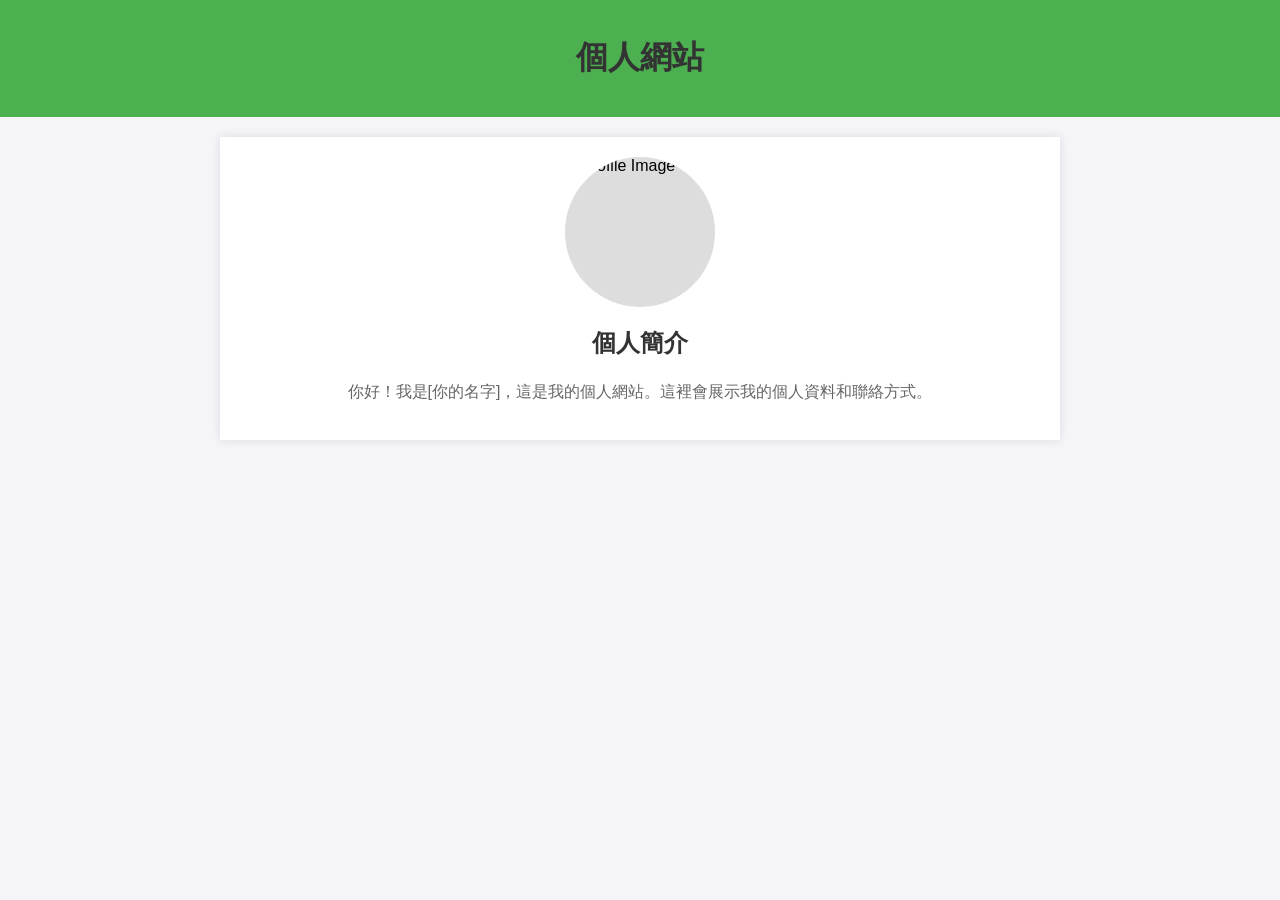
==== index.html @ 718ab344 "Add files via upload" ====
<!DOCTYPE html>
<html lang="zh-Hant">
<head>
    <meta charset="UTF-8">
    <meta name="viewport" content="width=device-width, initial-scale=1.0">
    <title>個人網站</title>
    <style>
        body {
            font-family: Arial, sans-serif;
            margin: 0;
            padding: 0;
            box-sizing: border-box;
            background-color: #f4f4f9;
        }

        header {
            background-color: #4CAF50;
            color: white;
            padding: 15px 20px;
            text-align: center;
        }

        .container {
            max-width: 800px;
            margin: 20px auto;
            padding: 20px;
            background: white;
            box-shadow: 0 0 10px rgba(0,0,0,0.1);
        }

        .profile-image {
            display: block;
            margin: 0 auto;
            width: 150px;
            height: 150px;
            border-radius: 50%;
            background-color: #ddd;
        }

        h1, h2 {
            text-align: center;
            color: #333;
        }

        p {
            line-height: 1.6;
            color: #666;
            text-align: center;
        }

        @media (max-width: 600px) {
            .container {
                padding: 10px;
            }
        }
    </style>
</head>
<body>
    <header>
        <h1>個人網站</h1>
    </header>
    <div class="container">
        <img src="profile.jpg" alt="Profile Image" class="profile-image">
        <h2>個人簡介</h2>
        <p>你好！我是[你的名字]，這是我的個人網站。這裡會展示我的個人資料和聯絡方式。</p>
    </div>
</body>
</html>
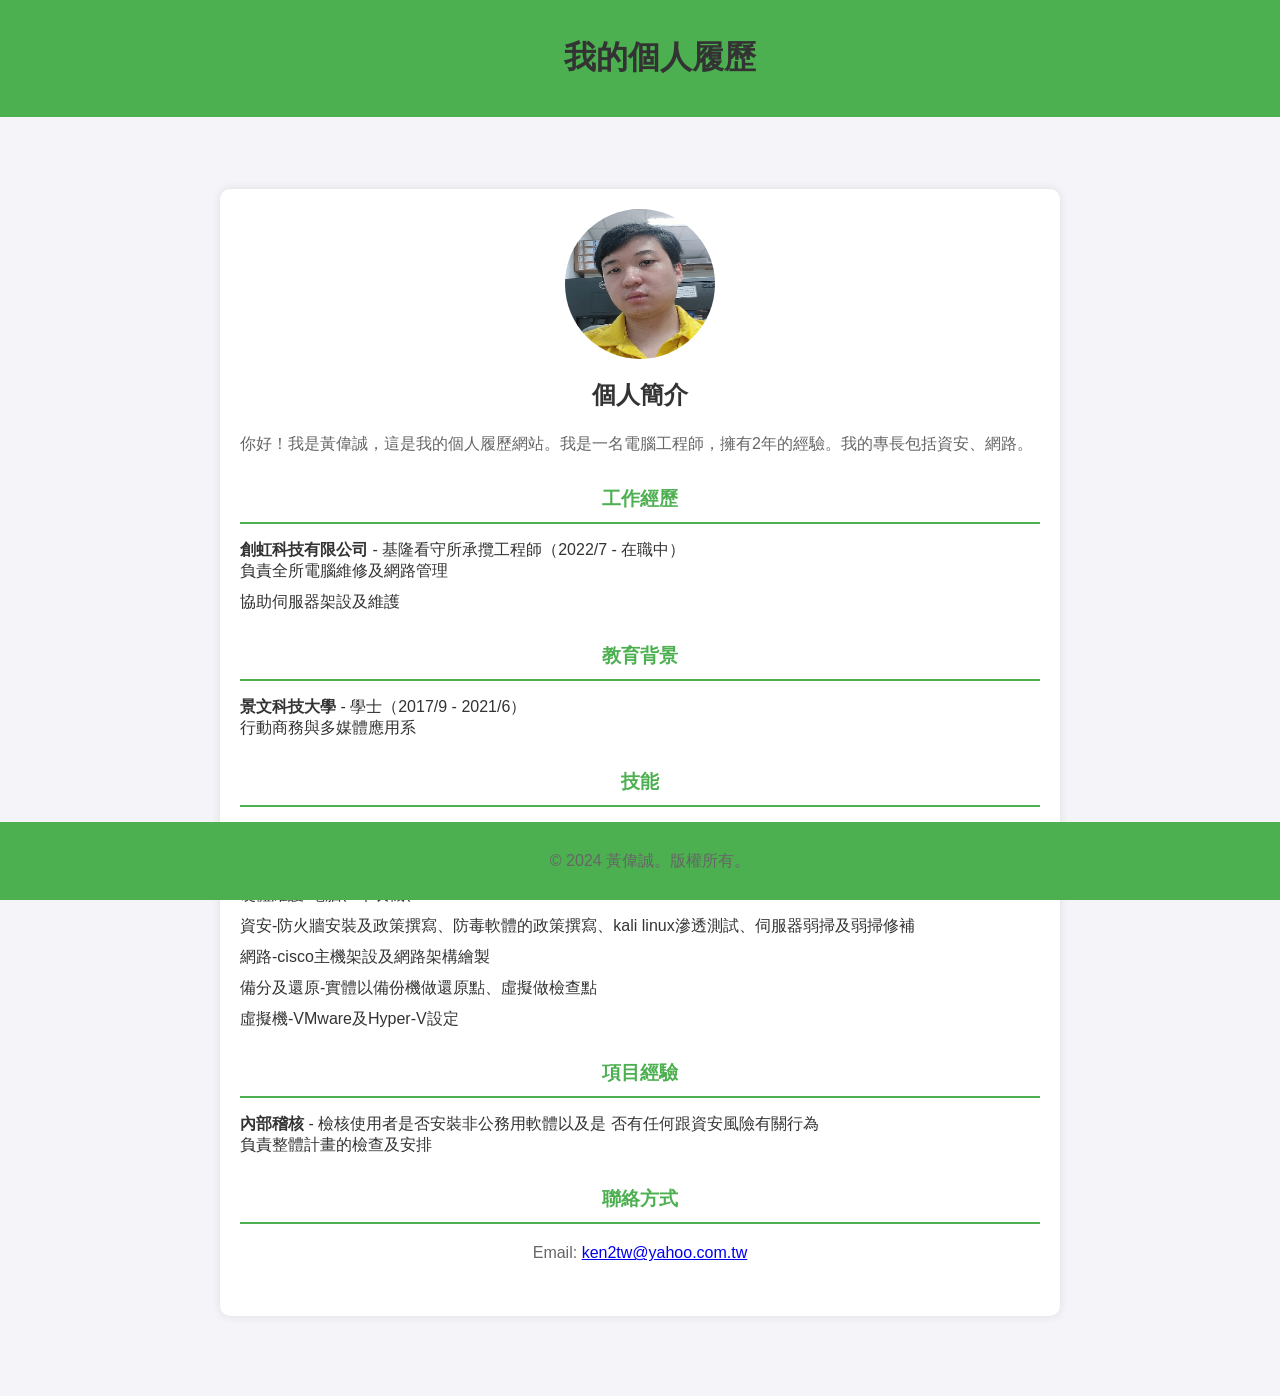
==== commit be2c69fe: "Add files via upload" ====
--- a/index.html
+++ b/index.html
@@ -3,14 +3,15 @@
 <head>
     <meta charset="UTF-8">
     <meta name="viewport" content="width=device-width, initial-scale=1.0">
-    <title>個人網站</title>
+    <title>個人履歷</title>
     <style>
         body {
-            font-family: Arial, sans-serif;
+            font-family: 'Helvetica Neue', Arial, sans-serif;
             margin: 0;
             padding: 0;
             box-sizing: border-box;
             background-color: #f4f4f9;
+            color: #333;
         }
 
         header {
@@ -18,14 +19,37 @@
             color: white;
             padding: 15px 20px;
             text-align: center;
+            position: fixed;
+            width: 100%;
+            top: 0;
+            z-index: 1000;
+        }
+
+        nav {
+            margin-top: 60px;
+            text-align: center;
+            background-color: #333;
+        }
+
+        nav a {
+            color: white;
+            padding: 14px 20px;
+            text-decoration: none;
+            display: inline-block;
+        }
+
+        nav a:hover {
+            background-color: #ddd;
+            color: black;
         }
 
         .container {
             max-width: 800px;
-            margin: 20px auto;
+            margin: 80px auto;
             padding: 20px;
             background: white;
-            box-shadow: 0 0 10px rgba(0,0,0,0.1);
+            box-shadow: 0 0 10px rgba(0, 0, 0, 0.1);
+            border-radius: 10px;
         }
 
         .profile-image {
@@ -37,7 +61,7 @@
             background-color: #ddd;
         }
 
-        h1, h2 {
+        h1, h2, h3 {
             text-align: center;
             color: #333;
         }
@@ -45,24 +69,126 @@
         p {
             line-height: 1.6;
             color: #666;
+        }
+
+        .section {
+            margin-bottom: 30px;
+        }
+
+        .section h3 {
+            border-bottom: 2px solid #4CAF50;
+            padding-bottom: 10px;
+            margin-bottom: 15px;
+            color: #4CAF50;
+        }
+
+        .section ul {
+            list-style: none;
+            padding: 0;
+        }
+
+        .section li {
+            margin-bottom: 10px;
+        }
+
+        .contact {
             text-align: center;
+        }
+
+        footer {
+            text-align: center;
+            padding: 10px;
+            background-color: #4CAF50;
+            color: white;
+            position: fixed;
+            width: 100%;
+            bottom: 0;
         }
 
         @media (max-width: 600px) {
             .container {
                 padding: 10px;
             }
+
+            nav a {
+                padding: 10px;
+                font-size: 14px;
+            }
         }
     </style>
 </head>
 <body>
     <header>
-        <h1>個人網站</h1>
+        <h1>我的個人履歷</h1>
     </header>
+    <nav>
+        <a href="#about">個人簡介</a>
+        <a href="#experience">工作經歷</a>
+        <a href="#education">教育背景</a>
+        <a href="#skills">技能</a>
+        <a href="#projects">項目經驗</a>
+        <a href="#contact">聯絡方式</a>
+    </nav>
     <div class="container">
-        <img src="profile.jpg" alt="Profile Image" class="profile-image">
-        <h2>個人簡介</h2>
-        <p>你好！我是[你的名字]，這是我的個人網站。這裡會展示我的個人資料和聯絡方式。</p>
+        <img src="0805.jpg" alt="Profile Image" class="profile-image">
+        <div class="section" id="about">
+            <h2>個人簡介</h2>
+            <p>你好！我是黃偉誠，這是我的個人履歷網站。我是一名電腦工程師，擁有2年的經驗。我的專長包括資安、網路。</p>
+        </div>
+        <div class="section" id="experience">
+            <h3>工作經歷</h3>
+            <ul>
+                <li><strong>創虹科技有限公司</strong> - 基隆看守所承攬工程師（2022/7 - 在職中）
+                    <ul>
+                        <li>負責全所電腦維修及網路管理</li>
+                        <li>協助伺服器架設及維護</li>
+                    </ul>
+                </li>
+                <!-- 重複上面的列表項目來添加更多工作經歷 -->
+            </ul>
+        </div>
+        <div class="section" id="education">
+            <h3>教育背景</h3>
+            <ul>
+                <li><strong>景文科技大學</strong> - 學士（2017/9 - 2021/6）
+                    <ul>
+                        <li>行動商務與多媒體應用系</li>
+                    </ul>
+                </li>
+                <!-- 重複上面的列表項目來添加更多教育背景 -->
+            </ul>
+        </div>
+        <div class="section" id="skills">
+            <h3>技能</h3>
+            <ul>
+                <li>伺服器架設-WSUS、AD、DB</li>
+                <li>程式設計-SQL sver、Python、html</li>
+                <li>硬體維護-電腦、印表機、NAS</li>
+                <li>資安-防火牆安裝及政策撰寫、防毒軟體的政策撰寫、kali linux滲透測試、伺服器弱掃及弱掃修補</li>
+                <li>網路-cisco主機架設及網路架構繪製</li>
+                <li>備分及還原-實體以備份機做還原點、虛擬做檢查點</li>
+                <li>虛擬機-VMware及Hyper-V設定</li>
+                <!-- 添加更多技能 -->
+            </ul>
+        </div>
+        <div class="section" id="projects">
+            <h3>項目經驗</h3>
+            <ul>
+                <li><strong>內部稽核</strong> - 檢核使用者是否安裝非公務用軟體以及是 否有任何跟資安風險有關行為
+                    <ul>
+                        <li>負責整體計畫的檢查及安排</li>
+                    </ul>
+                </li>
+                <!-- 重複上面的列表項目來添加更多項目經驗 -->
+            </ul>
+        </div>
+        <div class="section contact" id="contact">
+            <h3>聯絡方式</h3>
+            <p>Email: <a href="mailto:[你的Email]">ken2tw@yahoo.com.tw</a></p>
+        </div>
     </div>
+    <footer>
+        <p>&copy; 2024 黃偉誠。版權所有。</p>
+    </footer>
 </body>
 </html>
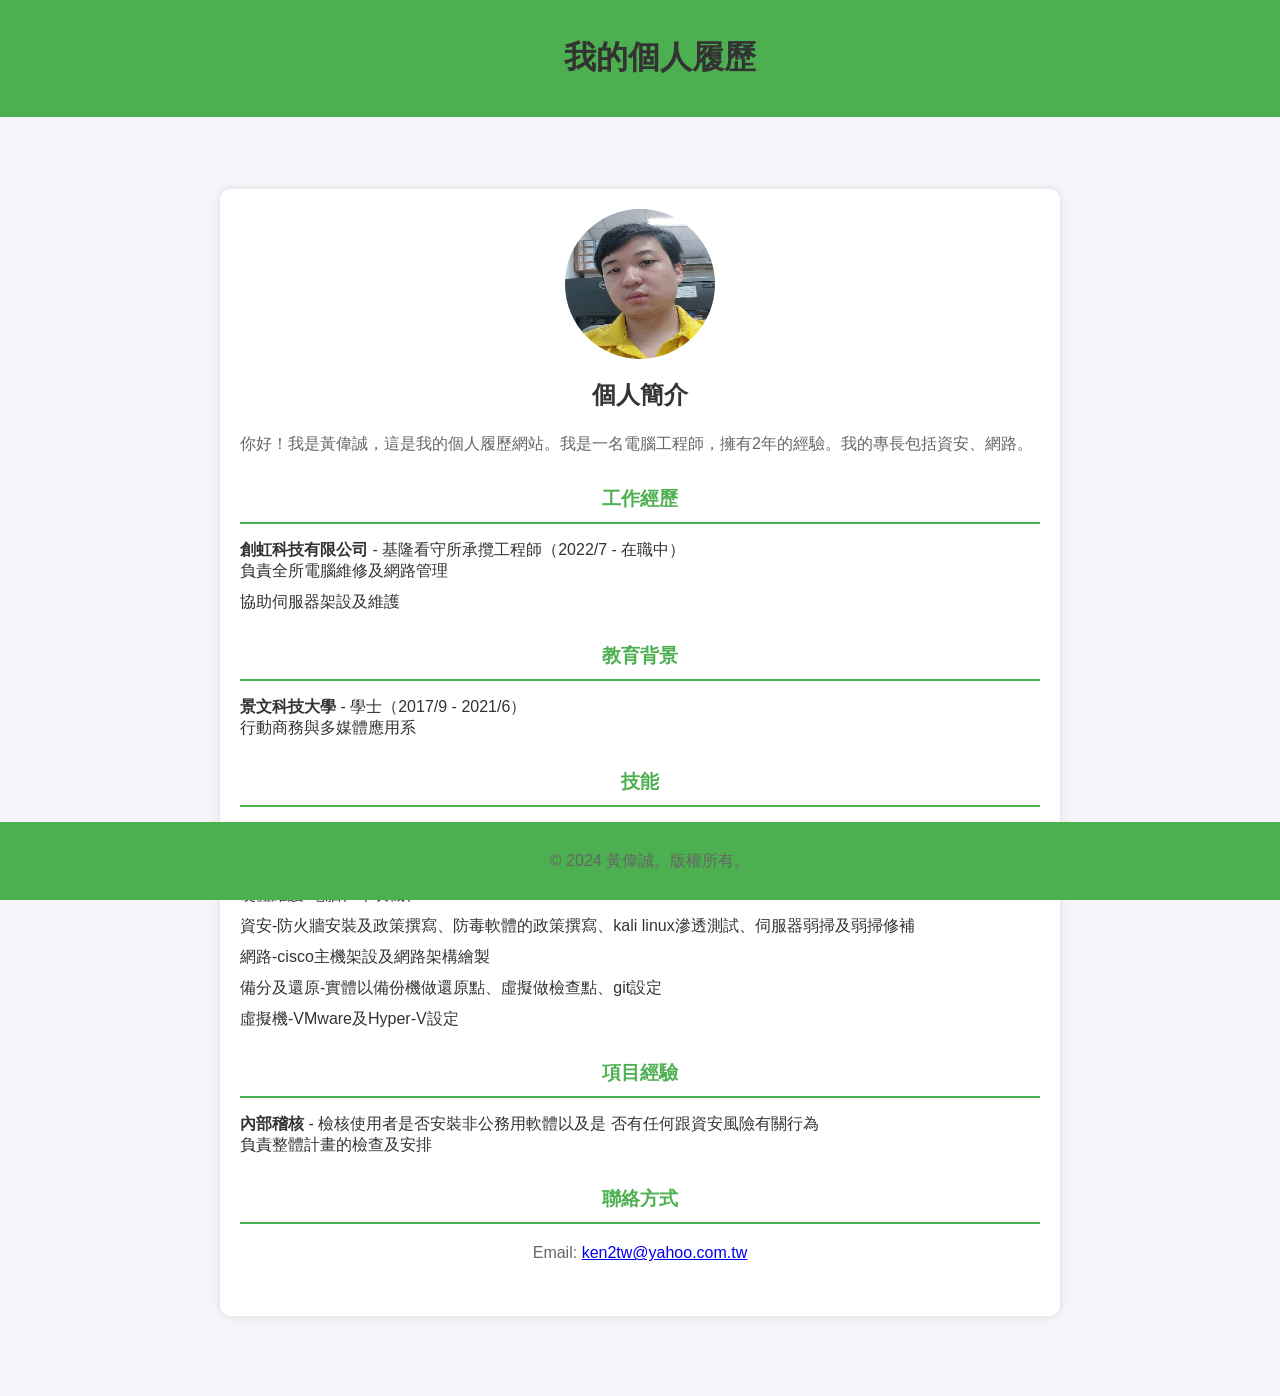
==== commit e19719db: "Add files via upload" ====
--- a/index.html
+++ b/index.html
@@ -166,7 +166,7 @@
                 <li>硬體維護-電腦、印表機、NAS</li>
                 <li>資安-防火牆安裝及政策撰寫、防毒軟體的政策撰寫、kali linux滲透測試、伺服器弱掃及弱掃修補</li>
                 <li>網路-cisco主機架設及網路架構繪製</li>
-                <li>備分及還原-實體以備份機做還原點、虛擬做檢查點</li>
+                <li>備分及還原-實體以備份機做還原點、虛擬做檢查點、git設定</li>
                 <li>虛擬機-VMware及Hyper-V設定</li>
                 <!-- 添加更多技能 -->
             </ul>
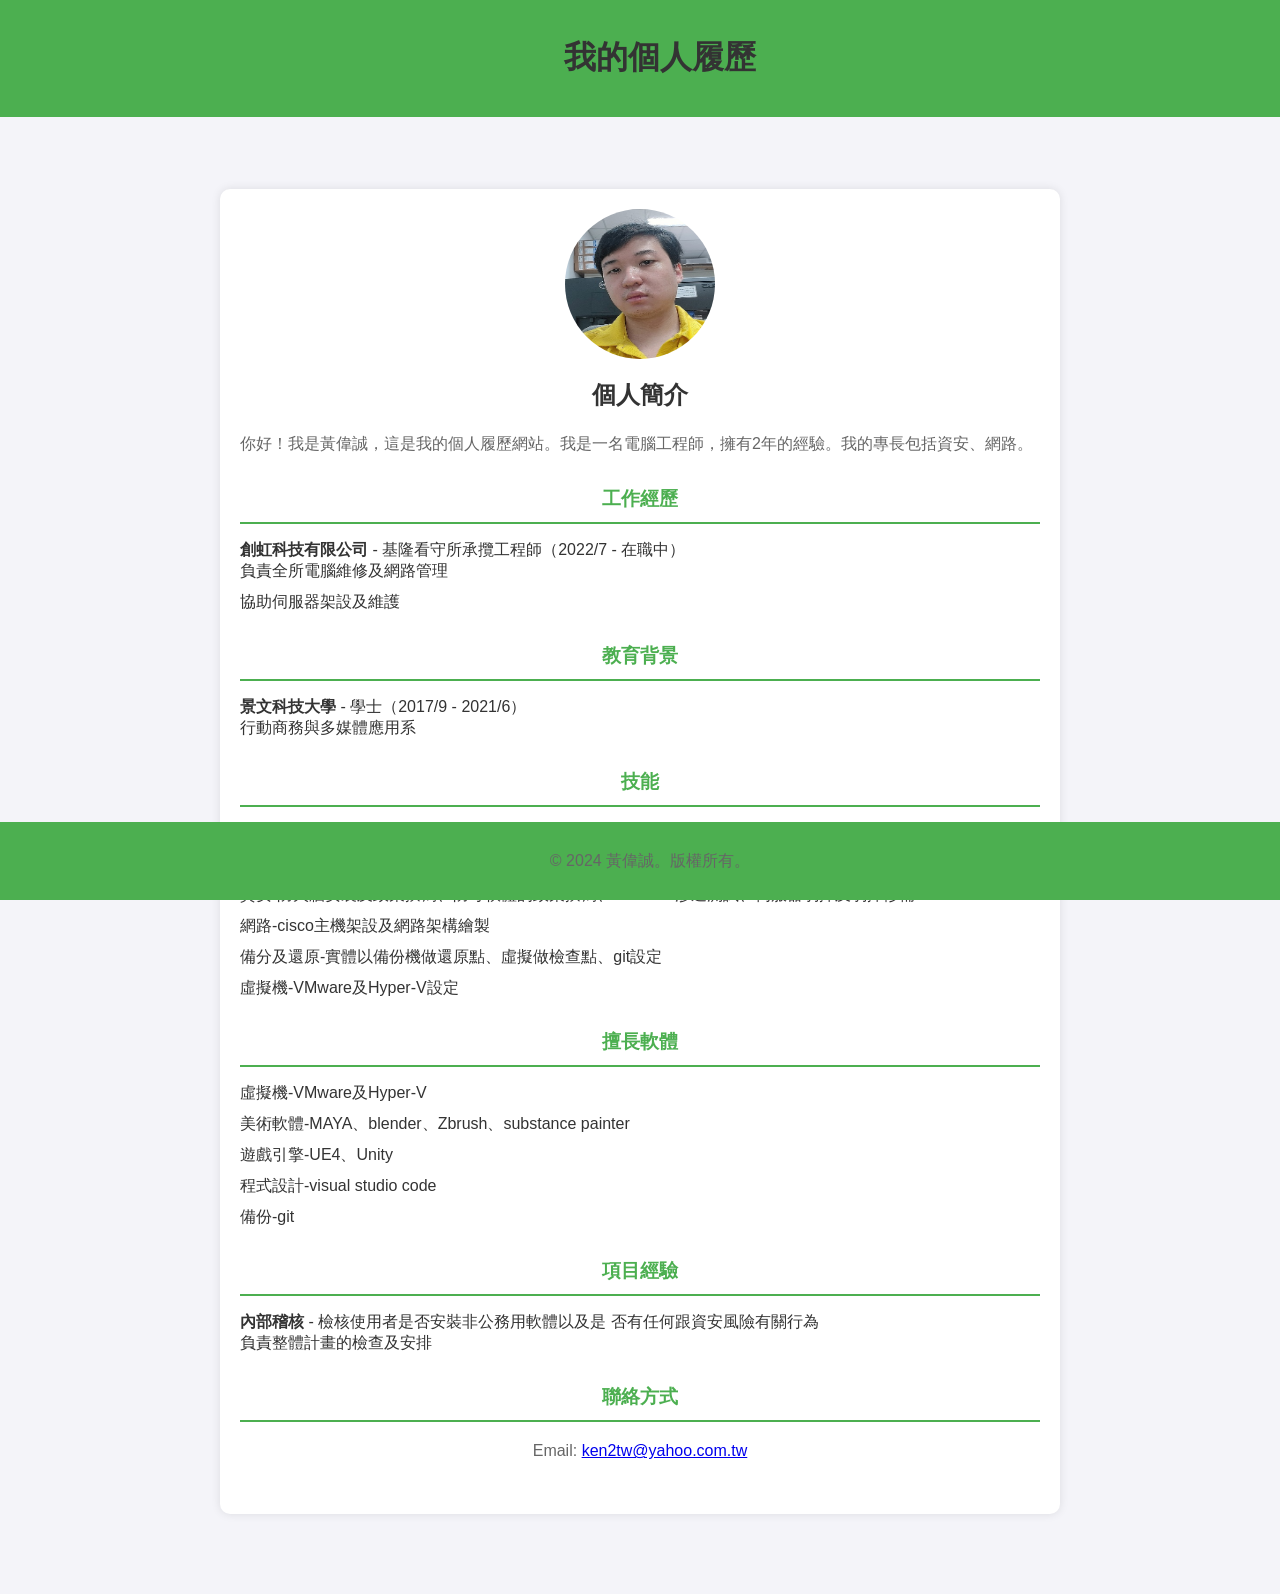
==== commit 621b9847: "Add files via upload" ====
--- a/index.html
+++ b/index.html
@@ -161,7 +161,7 @@
         <div class="section" id="skills">
             <h3>技能</h3>
             <ul>
-                <li>伺服器架設-WSUS、AD、DB</li>
+               
                 <li>程式設計-SQL sver、Python、html</li>
                 <li>硬體維護-電腦、印表機、NAS</li>
                 <li>資安-防火牆安裝及政策撰寫、防毒軟體的政策撰寫、kali linux滲透測試、伺服器弱掃及弱掃修補</li>
@@ -172,6 +172,18 @@
             </ul>
         </div>
         <div class="section" id="projects">
+            <h3>擅長軟體</h3>
+            <ul>
+                <li>虛擬機-VMware及Hyper-V</li>
+                <li>美術軟體-MAYA、blender、Zbrush、substance painter</li>
+                <li>遊戲引擎-UE4、Unity</li>
+                <li>程式設計-visual studio code</li>
+                <li>備份-git</li>
+                <li></li>
+                <!-- 重複上面的列表項目來添加更多項目經驗 -->
+            </ul>
+        </div>
+        <div class="section" id="projects">
             <h3>項目經驗</h3>
             <ul>
                 <li><strong>內部稽核</strong> - 檢核使用者是否安裝非公務用軟體以及是 否有任何跟資安風險有關行為
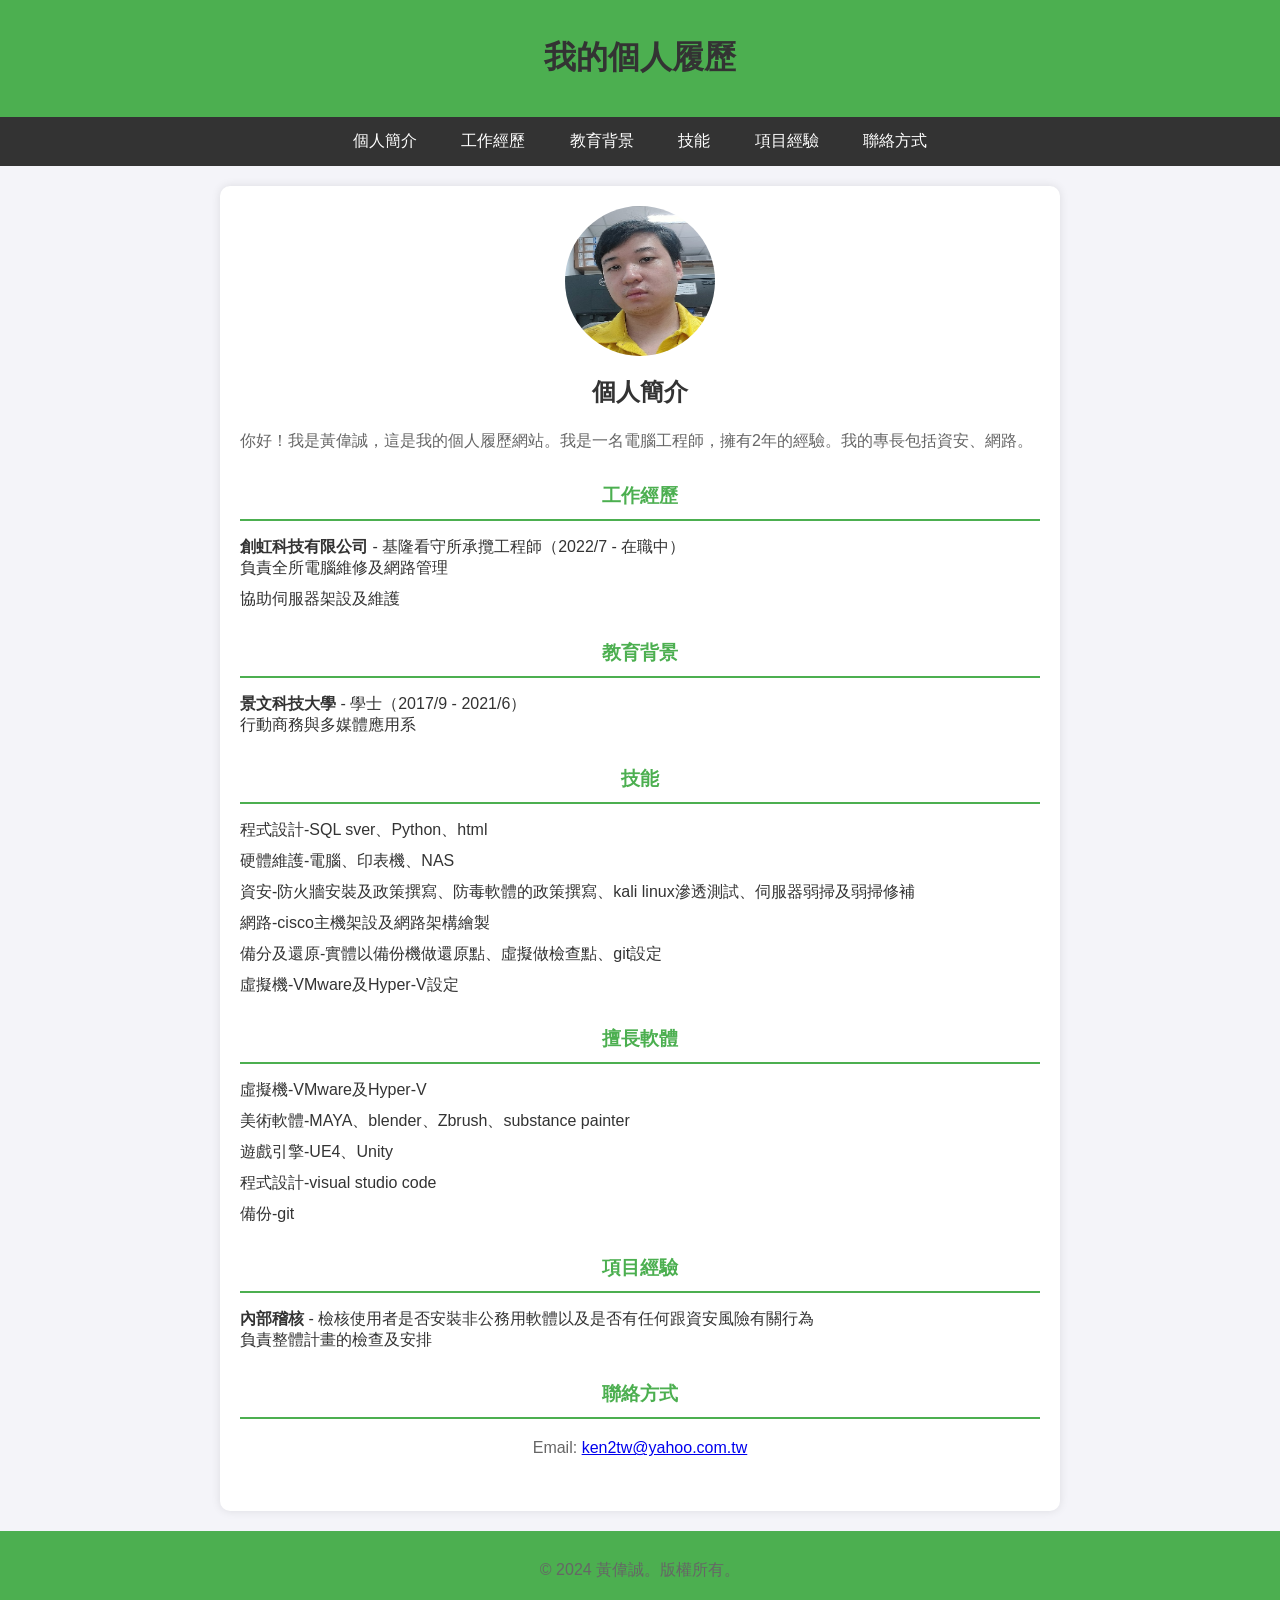
==== commit ddfdcfe8: "Add files via upload" ====
--- a/index.html
+++ b/index.html
@@ -19,14 +19,9 @@
             color: white;
             padding: 15px 20px;
             text-align: center;
-            position: fixed;
-            width: 100%;
-            top: 0;
-            z-index: 1000;
         }
 
         nav {
-            margin-top: 60px;
             text-align: center;
             background-color: #333;
         }
@@ -45,7 +40,7 @@
 
         .container {
             max-width: 800px;
-            margin: 80px auto;
+            margin: 20px auto;
             padding: 20px;
             background: white;
             box-shadow: 0 0 10px rgba(0, 0, 0, 0.1);
@@ -100,9 +95,6 @@
             padding: 10px;
             background-color: #4CAF50;
             color: white;
-            position: fixed;
-            width: 100%;
-            bottom: 0;
         }
 
         @media (max-width: 600px) {
@@ -161,7 +153,6 @@
         <div class="section" id="skills">
             <h3>技能</h3>
             <ul>
-               
                 <li>程式設計-SQL sver、Python、html</li>
                 <li>硬體維護-電腦、印表機、NAS</li>
                 <li>資安-防火牆安裝及政策撰寫、防毒軟體的政策撰寫、kali linux滲透測試、伺服器弱掃及弱掃修補</li>
@@ -179,14 +170,13 @@
                 <li>遊戲引擎-UE4、Unity</li>
                 <li>程式設計-visual studio code</li>
                 <li>備份-git</li>
-                <li></li>
                 <!-- 重複上面的列表項目來添加更多項目經驗 -->
             </ul>
         </div>
         <div class="section" id="projects">
             <h3>項目經驗</h3>
             <ul>
-                <li><strong>內部稽核</strong> - 檢核使用者是否安裝非公務用軟體以及是 否有任何跟資安風險有關行為
+                <li><strong>內部稽核</strong> - 檢核使用者是否安裝非公務用軟體以及是否有任何跟資安風險有關行為
                     <ul>
                         <li>負責整體計畫的檢查及安排</li>
                     </ul>
@@ -196,7 +186,7 @@
         </div>
         <div class="section contact" id="contact">
             <h3>聯絡方式</h3>
-            <p>Email: <a href="mailto:[你的Email]">ken2tw@yahoo.com.tw</a></p>
+            <p>Email: <a href="mailto:ken2tw@yahoo.com.tw">ken2tw@yahoo.com.tw</a></p>
         </div>
     </div>
     <footer>
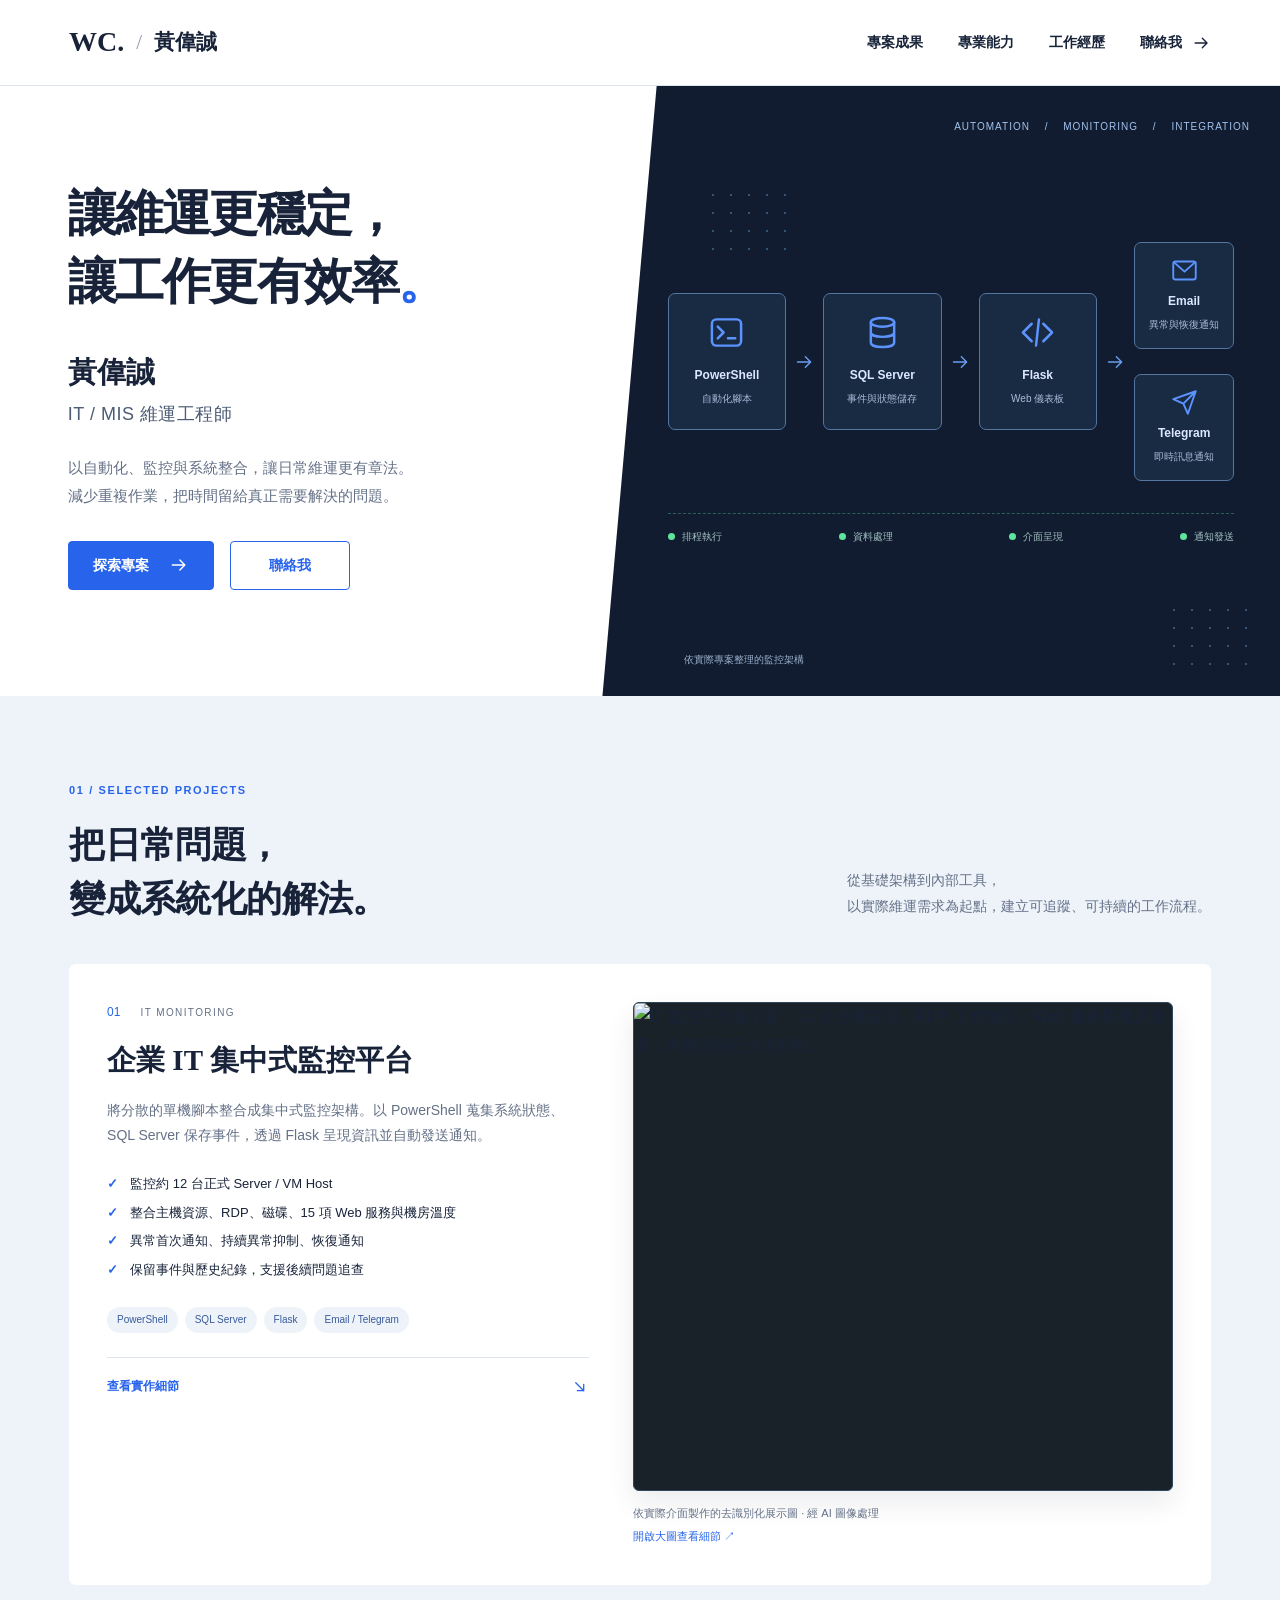
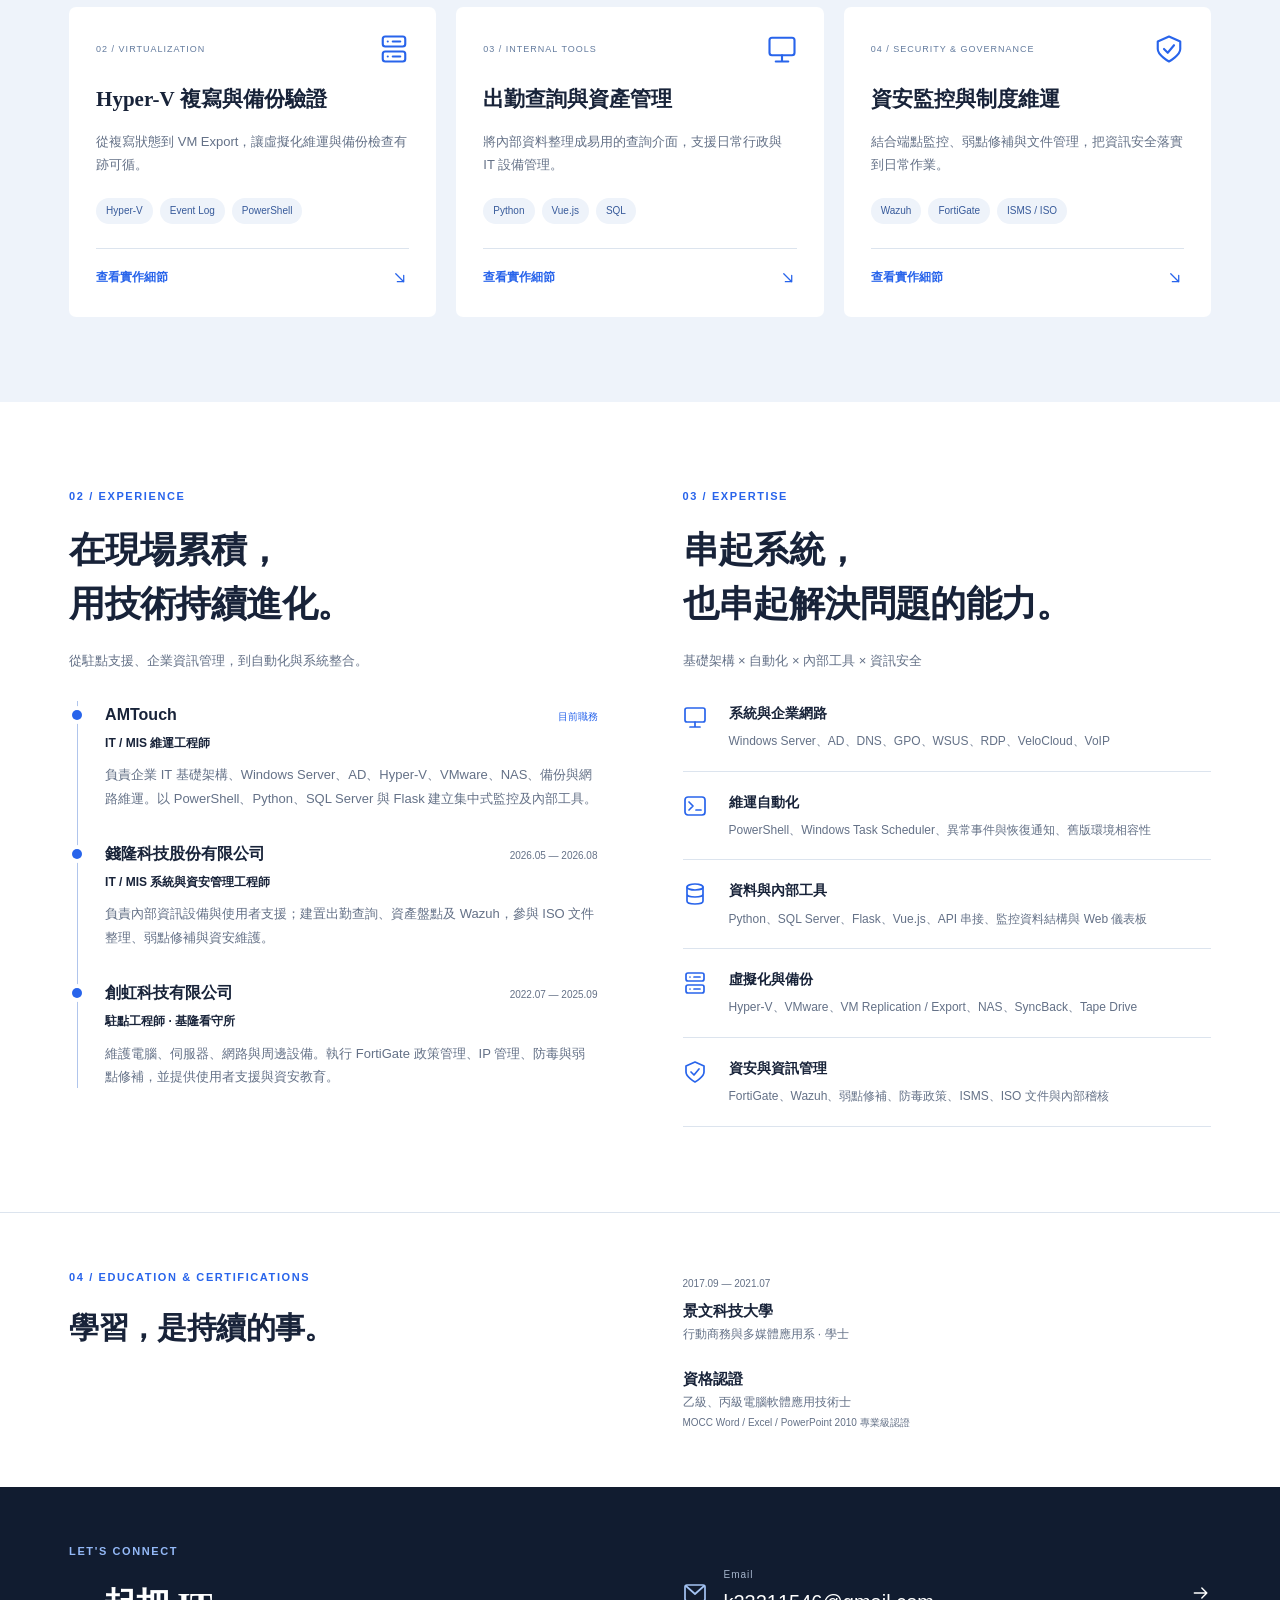
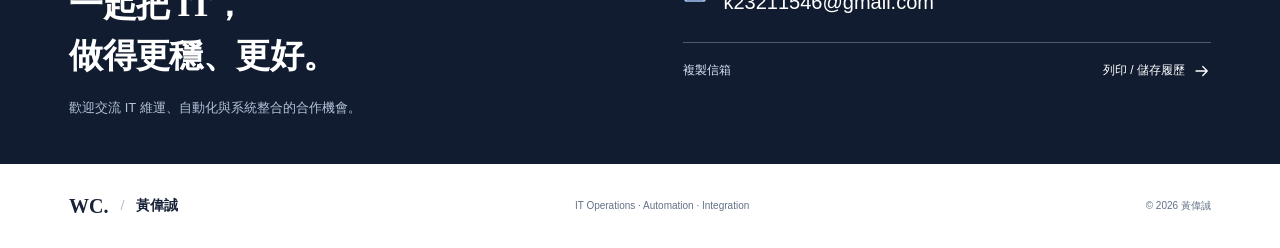
==== commit 7c58f710: "Publish redesigned IT portfolio and printable resume" ====
--- a/index.html
+++ b/index.html
@@ -1,196 +1,13 @@
 <!DOCTYPE html>
-<html lang="zh-Hant">
-<head>
-    <meta charset="UTF-8">
-    <meta name="viewport" content="width=device-width, initial-scale=1.0">
-    <title>個人履歷</title>
-    <style>
-        body {
-            font-family: 'Helvetica Neue', Arial, sans-serif;
-            margin: 0;
-            padding: 0;
-            box-sizing: border-box;
-            background-color: #f4f4f9;
-            color: #333;
-        }
+<html lang="zh-Hant"><head><meta charset="UTF-8"><meta name="viewport" content="width=device-width,initial-scale=1"><meta name="description" content="黃偉誠的 IT / MIS 作品集：企業維運、PowerShell 自動化、SQL Server 集中式監控、Flask 與資訊安全。"><meta name="theme-color" content="#111c30"><title>黃偉誠｜IT 維運、自動化與系統整合</title><link rel="icon" href="favicon.svg"><link rel="stylesheet" href="styles.css"><script src="script.js" defer></script></head><body>
+<a class="skip" href="#main">跳至主要內容</a><header><a class="brand" href="#home"><b>WC.</b><span>/</span>黃偉誠</a><button class="menu" aria-expanded="false" aria-controls="nav">選單 ☰</button><nav id="nav" aria-label="主選單"><a href="#projects">專案成果</a><a href="#skills">專業能力</a><a href="#experience">工作經歷</a><a href="#contact">聯絡我 <svg><use href="#arrow"/></svg></a></nav></header>
+<main id="main"><section class="hero" id="home"><div class="hero-copy"><h1>讓維運更穩定，<br>讓工作更有效率<span>。</span></h1><h2>黃偉誠</h2><p class="role">IT / MIS 維運工程師</p><p class="intro">以自動化、監控與系統整合，讓日常維運更有章法。<br>減少重複作業，把時間留給真正需要解決的問題。</p><div class="actions"><a class="button primary" href="#projects">探索專案 <svg><use href="#arrow"/></svg></a><a class="button outline" href="#contact">聯絡我</a></div></div><div class="architecture"><div class="arch-title">AUTOMATION　 /　 MONITORING　 /　 INTEGRATION</div><div class="diagram" aria-label="PowerShell 蒐集資料，SQL Server 儲存事件，Flask 呈現狀態，Email 與 Telegram 發送通知"><div class="node"><svg><use href="#terminal"/></svg><b>PowerShell</b><small>自動化腳本</small></div><svg class="connector"><use href="#arrow"/></svg><div class="node"><svg><use href="#database"/></svg><b>SQL Server</b><small>事件與狀態儲存</small></div><svg class="connector"><use href="#arrow"/></svg><div class="node"><svg><use href="#code"/></svg><b>Flask</b><small>Web 儀表板</small></div><svg class="connector"><use href="#arrow"/></svg><div class="notify"><div class="node"><svg><use href="#mail"/></svg><b>Email</b><small>異常與恢復通知</small></div><div class="node"><svg><use href="#send"/></svg><b>Telegram</b><small>即時訊息通知</small></div></div></div><div class="pipeline"><span>排程執行</span><span>資料處理</span><span>介面呈現</span><span>通知發送</span></div><p class="arch-note">依實際專案整理的監控架構</p></div></section>
+<section class="projects section" id="projects"><div class="section-heading"><div><span class="label">01 / SELECTED PROJECTS</span><h2>把日常問題，<br>變成系統化的解法。</h2></div><p>從基礎架構到內部工具，<br>以實際維運需求為起點，建立可追蹤、可持續的工作流程。</p></div><article class="featured project"><div><div class="index">01 <span>IT MONITORING</span></div><h3>企業 IT 集中式監控平台</h3><p>將分散的單機腳本整合成集中式監控架構。以 PowerShell 蒐集系統狀態、SQL Server 保存事件，透過 Flask 呈現資訊並自動發送通知。</p><ul class="checks"><li>監控約 12 台正式 Server / VM Host</li><li>整合主機資源、RDP、磁碟、15 項 Web 服務與機房溫度</li><li>異常首次通知、持續異常抑制、恢復通知</li><li>保留事件與歷史紀錄，支援後續問題追查</li></ul><div class="tags"><span>PowerShell</span><span>SQL Server</span><span>Flask</span><span>Email / Telegram</span></div><details><summary>查看實作細節 <svg><use href="#arrow"/></svg></summary><div class="detail"><h4>從腳本到完整資料流程</h4><p>建立 MonitorEvent、MonitorLog、ServerDiskStatus、ServerResourceStatus、RDP Session History 等資料結構。Dashboard 直接查詢 SQL 中的狀態，降低對本機快取的依賴。</p><h4>為舊環境保留相容性</h4><p>針對不同 Windows Server 與 PowerShell 版本，調整 WMI、TCP 與網路檢測方式，並維護排程與告警流程。</p></div></details></div><figure class="project-screen"><a href="assets/it-monitor-public.png" target="_blank" rel="noopener" aria-label="開啟監控平台去識別化展示圖"><img src="assets/it-monitor-public.png" alt="IT 監控平台展示圖：12 台主機資源、RDP 工作階段、Web 服務與機房溫度；內部資訊已去識別化。" width="1318" height="1193" loading="lazy"></a><figcaption>依實際介面製作的去識別化展示圖 · 經 AI 圖像處理<br><a href="assets/it-monitor-public.png" target="_blank" rel="noopener">開啟大圖查看細節 ↗</a></figcaption></figure></article><div class="project-grid">
+<article class="project secondary"><div class="card-top"><span>02 / VIRTUALIZATION</span><svg><use href="#server"/></svg></div><h3>Hyper-V 複寫與備份驗證</h3><p>從複寫狀態到 VM Export，讓虛擬化維運與備份檢查有跡可循。</p><div class="tags"><span>Hyper-V</span><span>Event Log</span><span>PowerShell</span></div><details><summary>查看實作細節 <svg><use href="#arrow"/></svg></summary><div class="detail"><p>整合 Replication Warning / Critical、複寫百分比與 Hyper-V Event Log；驗證 VM Export 與備份狀態，處理 Merge Job / AVHDX，並監控 Host CPU、Memory、Disk。</p></div></details></article>
+<article class="project secondary"><div class="card-top"><span>03 / INTERNAL TOOLS</span><svg><use href="#monitor"/></svg></div><h3>出勤查詢與資產管理</h3><p>將內部資料整理成易用的查詢介面，支援日常行政與 IT 設備管理。</p><div class="tags"><span>Python</span><span>Vue.js</span><span>SQL</span></div><details><summary>查看實作細節 <svg><use href="#arrow"/></svg></summary><div class="detail"><p>於錢隆科技使用 Python、Vue.js、SQL 建置打卡與請假查詢系統，整合出勤資料並製作儀表板；另自行建置資產盤點網站，協助管理資訊設備。</p></div></details></article>
+<article class="project secondary"><div class="card-top"><span>04 / SECURITY & GOVERNANCE</span><svg><use href="#shield"/></svg></div><h3>資安監控與制度維運</h3><p>結合端點監控、弱點修補與文件管理，把資訊安全落實到日常作業。</p><div class="tags"><span>Wazuh</span><span>FortiGate</span><span>ISMS / ISO</span></div><details><summary>查看實作細節 <svg><use href="#arrow"/></svg></summary><div class="detail"><p>實際建置與操作 Wazuh，進行基本端點監控與安全資訊分析；依弱掃與滲透測試報告執行修補，參與防毒政策、USB 掃毒、資安教育、ISO 四階文件整理與內部稽核。</p></div></details></article></div></section>
+<section class="background section"><div id="experience"><span class="label">02 / EXPERIENCE</span><h2>在現場累積，<br>用技術持續進化。</h2><p class="description">從駐點支援、企業資訊管理，到自動化與系統整合。</p><div class="timeline"><article><div class="job"><h3>AMTouch</h3><span class="current">目前職務</span></div><h4>IT / MIS 維運工程師</h4><p>負責企業 IT 基礎架構、Windows Server、AD、Hyper-V、VMware、NAS、備份與網路維運。以 PowerShell、Python、SQL Server 與 Flask 建立集中式監控及內部工具。</p></article><article><div class="job"><h3>錢隆科技股份有限公司</h3><time>2026.05 — 2026.08</time></div><h4>IT / MIS 系統與資安管理工程師</h4><p>負責內部資訊設備與使用者支援；建置出勤查詢、資產盤點及 Wazuh，參與 ISO 文件整理、弱點修補與資安維護。</p></article><article><div class="job"><h3>創虹科技有限公司</h3><time>2022.07 — 2025.09</time></div><h4>駐點工程師 · 基隆看守所</h4><p>維護電腦、伺服器、網路與周邊設備。執行 FortiGate 政策管理、IP 管理、防毒與弱點修補，並提供使用者支援與資安教育。</p></article></div></div><div id="skills"><span class="label">03 / EXPERTISE</span><h2>串起系統，<br>也串起解決問題的能力。</h2><p class="description">基礎架構 × 自動化 × 內部工具 × 資訊安全</p><div class="skill-list"><div><svg><use href="#monitor"/></svg><div><h3>系統與企業網路</h3><p>Windows Server、AD、DNS、GPO、WSUS、RDP、VeloCloud、VoIP</p></div></div><div><svg><use href="#terminal"/></svg><div><h3>維運自動化</h3><p>PowerShell、Windows Task Scheduler、異常事件與恢復通知、舊版環境相容性</p></div></div><div><svg><use href="#database"/></svg><div><h3>資料與內部工具</h3><p>Python、SQL Server、Flask、Vue.js、API 串接、監控資料結構與 Web 儀表板</p></div></div><div><svg><use href="#server"/></svg><div><h3>虛擬化與備份</h3><p>Hyper-V、VMware、VM Replication / Export、NAS、SyncBack、Tape Drive</p></div></div><div><svg><use href="#shield"/></svg><div><h3>資安與資訊管理</h3><p>FortiGate、Wazuh、弱點修補、防毒政策、ISMS、ISO 文件與內部稽核</p></div></div></div></div></section>
+<section class="education section"><div><span class="label">04 / EDUCATION & CERTIFICATIONS</span><h2>學習，是持續的事。</h2></div><div><article><span class="muted">2017.09 — 2021.07</span><h3>景文科技大學</h3><p>行動商務與多媒體應用系 · 學士</p></article><article><h3>資格認證</h3><p>乙級、丙級電腦軟體應用技術士</p><p class="muted">MOCC Word / Excel / PowerPoint 2010 專業級認證</p></article></div></section>
+<section class="contact section" id="contact"><div><span class="label">LET'S CONNECT</span><h2>一起把 IT，<br>做得更穩、更好。</h2><p>歡迎交流 IT 維運、自動化與系統整合的合作機會。</p></div><div><a class="email" href="mailto:k23211546@gmail.com"><svg><use href="#mail"/></svg><span><small>Email</small>k23211546@gmail.com</span><svg><use href="#arrow"/></svg></a><div class="utilities"><button id="copy">複製信箱</button><a href="resume.html" target="_blank" rel="noopener">列印 / 儲存履歷 <svg><use href="#arrow"/></svg></a></div><p id="status" role="status" aria-live="polite"></p></div></section></main><footer><a class="brand" href="#home"><b>WC.</b><span>/</span>黃偉誠</a><span>IT Operations · Automation · Integration</span><small>© 2026 黃偉誠</small></footer>
+<svg class="library" xmlns="http://www.w3.org/2000/svg" aria-hidden="true"><defs><symbol id="arrow" viewBox="0 0 24 24"><path d="M4 12h15m-6-6 6 6-6 6"/></symbol><symbol id="terminal" viewBox="0 0 24 24"><rect x="2" y="3" width="20" height="18" rx="3"/><path d="m6 8 4 4-4 4m7 0h5"/></symbol><symbol id="database" viewBox="0 0 24 24"><ellipse cx="12" cy="5" rx="8" ry="3"/><path d="M4 5v14c0 4 16 4 16 0V5M4 12c0 4 16 4 16 0"/></symbol><symbol id="code" viewBox="0 0 24 24"><path d="m8 6-6 6 6 6m8-12 6 6-6 6m-3-15-2 18"/></symbol><symbol id="mail" viewBox="0 0 24 24"><rect x="2" y="4" width="20" height="16" rx="2"/><path d="m3 5 9 8 9-8"/></symbol><symbol id="send" viewBox="0 0 24 24"><path d="m22 2-7 20-4-9-9-4 20-7ZM11 13 22 2"/></symbol><symbol id="server" viewBox="0 0 24 24"><rect x="3" y="2" width="18" height="8" rx="2"/><rect x="3" y="14" width="18" height="8" rx="2"/><path d="M7 6h.01M7 18h.01M11 6h6m-6 12h6"/></symbol><symbol id="monitor" viewBox="0 0 24 24"><rect x="2" y="3" width="20" height="14" rx="2"/><path d="M12 17v5m-5 0h10"/></symbol><symbol id="shield" viewBox="0 0 24 24"><path d="m12 2 9 4v6c0 5-9 10-9 10S3 17 3 12V6l9-4Z"/><path d="m8 12 3 3 5-6"/></symbol></defs></svg></body></html>
 
-        header {
-            background-color: #4CAF50;
-            color: white;
-            padding: 15px 20px;
-            text-align: center;
-        }
-
-        nav {
-            text-align: center;
-            background-color: #333;
-        }
-
-        nav a {
-            color: white;
-            padding: 14px 20px;
-            text-decoration: none;
-            display: inline-block;
-        }
-
-        nav a:hover {
-            background-color: #ddd;
-            color: black;
-        }
-
-        .container {
-            max-width: 800px;
-            margin: 20px auto;
-            padding: 20px;
-            background: white;
-            box-shadow: 0 0 10px rgba(0, 0, 0, 0.1);
-            border-radius: 10px;
-        }
-
-        .profile-image {
-            display: block;
-            margin: 0 auto;
-            width: 150px;
-            height: 150px;
-            border-radius: 50%;
-            background-color: #ddd;
-        }
-
-        h1, h2, h3 {
-            text-align: center;
-            color: #333;
-        }
-
-        p {
-            line-height: 1.6;
-            color: #666;
-        }
-
-        .section {
-            margin-bottom: 30px;
-        }
-
-        .section h3 {
-            border-bottom: 2px solid #4CAF50;
-            padding-bottom: 10px;
-            margin-bottom: 15px;
-            color: #4CAF50;
-        }
-
-        .section ul {
-            list-style: none;
-            padding: 0;
-        }
-
-        .section li {
-            margin-bottom: 10px;
-        }
-
-        .contact {
-            text-align: center;
-        }
-
-        footer {
-            text-align: center;
-            padding: 10px;
-            background-color: #4CAF50;
-            color: white;
-        }
-
-        @media (max-width: 600px) {
-            .container {
-                padding: 10px;
-            }
-
-            nav a {
-                padding: 10px;
-                font-size: 14px;
-            }
-        }
-    </style>
-</head>
-<body>
-    <header>
-        <h1>我的個人履歷</h1>
-    </header>
-    <nav>
-        <a href="#about">個人簡介</a>
-        <a href="#experience">工作經歷</a>
-        <a href="#education">教育背景</a>
-        <a href="#skills">技能</a>
-        <a href="#projects">項目經驗</a>
-        <a href="#contact">聯絡方式</a>
-    </nav>
-    <div class="container">
-        <img src="0805.jpg" alt="Profile Image" class="profile-image">
-        <div class="section" id="about">
-            <h2>個人簡介</h2>
-            <p>你好！我是黃偉誠，這是我的個人履歷網站。我是一名電腦工程師，擁有2年的經驗。我的專長包括資安、網路。</p>
-        </div>
-        <div class="section" id="experience">
-            <h3>工作經歷</h3>
-            <ul>
-                <li><strong>創虹科技有限公司</strong> - 基隆看守所承攬工程師（2022/7 - 在職中）
-                    <ul>
-                        <li>負責全所電腦維修及網路管理</li>
-                        <li>協助伺服器架設及維護</li>
-                    </ul>
-                </li>
-                <!-- 重複上面的列表項目來添加更多工作經歷 -->
-            </ul>
-        </div>
-        <div class="section" id="education">
-            <h3>教育背景</h3>
-            <ul>
-                <li><strong>景文科技大學</strong> - 學士（2017/9 - 2021/6）
-                    <ul>
-                        <li>行動商務與多媒體應用系</li>
-                    </ul>
-                </li>
-                <!-- 重複上面的列表項目來添加更多教育背景 -->
-            </ul>
-        </div>
-        <div class="section" id="skills">
-            <h3>技能</h3>
-            <ul>
-                <li>程式設計-SQL sver、Python、html</li>
-                <li>硬體維護-電腦、印表機、NAS</li>
-                <li>資安-防火牆安裝及政策撰寫、防毒軟體的政策撰寫、kali linux滲透測試、伺服器弱掃及弱掃修補</li>
-                <li>網路-cisco主機架設及網路架構繪製</li>
-                <li>備分及還原-實體以備份機做還原點、虛擬做檢查點、git設定</li>
-                <li>虛擬機-VMware及Hyper-V設定</li>
-                <!-- 添加更多技能 -->
-            </ul>
-        </div>
-        <div class="section" id="projects">
-            <h3>擅長軟體</h3>
-            <ul>
-                <li>虛擬機-VMware及Hyper-V</li>
-                <li>美術軟體-MAYA、blender、Zbrush、substance painter</li>
-                <li>遊戲引擎-UE4、Unity</li>
-                <li>程式設計-visual studio code</li>
-                <li>備份-git</li>
-                <!-- 重複上面的列表項目來添加更多項目經驗 -->
-            </ul>
-        </div>
-        <div class="section" id="projects">
-            <h3>項目經驗</h3>
-            <ul>
-                <li><strong>內部稽核</strong> - 檢核使用者是否安裝非公務用軟體以及是否有任何跟資安風險有關行為
-                    <ul>
-                        <li>負責整體計畫的檢查及安排</li>
-                    </ul>
-                </li>
-                <!-- 重複上面的列表項目來添加更多項目經驗 -->
-            </ul>
-        </div>
-        <div class="section contact" id="contact">
-            <h3>聯絡方式</h3>
-            <p>Email: <a href="mailto:ken2tw@yahoo.com.tw">ken2tw@yahoo.com.tw</a></p>
-        </div>
-    </div>
-    <footer>
-        <p>&copy; 2024 黃偉誠。版權所有。</p>
-    </footer>
-</body>
-</html>
--- a/styles.css
+++ b/styles.css
@@ -0,0 +1,6 @@
+:root{--navy:#111c30;--blue:#2864eb;--pale:#eef3fa;--text:#182339;--muted:#647187;--line:#dce4ee;--serif:Georgia,'Noto Serif TC','PMingLiU',serif}*{box-sizing:border-box}html{scroll-behavior:smooth;scroll-padding-top:100px}body{margin:0;color:var(--text);background:#fff;font:16px/1.8 Inter,'Segoe UI','Microsoft JhengHei',sans-serif}a{color:inherit;text-decoration:none}button{font:inherit;cursor:pointer}p,h1,h2,h3,h4{margin:0}svg{width:24px;height:24px;fill:none;stroke:currentColor;stroke-width:1.7;stroke-linecap:round;stroke-linejoin:round;flex-shrink:0}a:focus-visible,button:focus-visible,summary:focus-visible{outline:3px solid var(--blue);outline-offset:5px}.skip{position:fixed;top:-80px;background:white;padding:10px;z-index:20}.skip:focus{top:10px}header{height:86px;display:flex;align-items:center;justify-content:space-between;padding:0 5.4%;border-bottom:1px solid var(--line);background:#fff;position:sticky;top:0;z-index:10}.brand{display:flex;gap:12px;align-items:center;font-family:var(--serif);font-size:21px;font-weight:700}.brand b{font-size:28px}.brand>span{color:#8d9aad;font-weight:400}nav{display:flex;gap:35px;font-size:14px;font-weight:600}nav a{display:flex;gap:10px;align-items:center}nav a:hover{color:var(--blue)}nav svg{width:19px}.menu{display:none}.hero{display:grid;grid-template-columns:1fr 1.04fr;min-height:610px;overflow:hidden}.hero-copy{padding:94px 6% 83px 10.8%}h1{font-family:var(--serif);font-size:clamp(34px,3.8vw,58px);line-height:1.4;letter-spacing:-1.8px}h1 span{color:var(--blue)}.hero h2{font-family:var(--serif);font-size:29px;margin-top:30px}.role{font-size:18px;color:#4c5c75;letter-spacing:.5px}.intro{font-size:15px;color:var(--muted);margin-top:23px;line-height:1.9}.actions{display:flex;gap:16px;margin-top:30px}.button{display:inline-flex;align-items:center;justify-content:center;gap:20px;padding:11px 24px;border-radius:4px;font-size:14px;font-weight:600;min-height:49px;transition:transform .2s}.button:hover{transform:translateY(-3px)}.primary{background:var(--blue);color:#fff;border:1px solid var(--blue)}.outline{border:1px solid var(--blue);color:var(--blue);min-width:120px}.button svg{width:20px}.architecture{background:var(--navy);color:#dbe8ff;padding:38px 7% 32px 10%;position:relative;display:flex;flex-direction:column;justify-content:center;clip-path:polygon(8% 0,100% 0,100% 100%,0 100%);margin-left:-25px}.architecture:before,.architecture:after{content:'';position:absolute;width:95px;height:65px;background-image:radial-gradient(#4c82b3 1px,transparent 1px);background-size:18px 18px;opacity:.55}.architecture:before{left:15%;top:100px}.architecture:after{right:20px;bottom:30px}.arch-title{font-size:10px;letter-spacing:1px;color:#a2c2ed;position:absolute;top:32px;right:30px}.diagram{display:flex;align-items:center;gap:8px;z-index:1}.node{border:1px solid #5375a0;background:#192a43;border-radius:7px;display:flex;align-items:center;justify-content:center;flex-direction:column;padding:21px 8px;min-width:0;flex:1;text-align:center}.node>svg{width:35px;height:35px;color:#5c93ff;margin-bottom:15px}.node b{font-size:12px;font-weight:600;white-space:nowrap}.node small{font-size:10px;color:#a9bdd9;white-space:nowrap;margin-top:3px}.connector{width:21px;color:#689ded}.notify{display:flex;gap:25px;flex-direction:column;flex:1}.notify .node{padding:14px 7px}.notify .node>svg{width:27px;height:27px;margin-bottom:7px}.pipeline{display:flex;justify-content:space-between;font-size:10px;color:#a2c1bf;margin-top:32px;border-top:1px dashed #2b615b;padding-top:14px}.pipeline span:before{content:'';display:inline-block;width:7px;height:7px;background:#5ee49b;border-radius:50%;margin-right:7px}.arch-note{position:absolute;bottom:27px;left:12%;font-size:10px;color:#9bb0cc}.section{padding:85px 5.4%;scroll-margin-top:20px}.projects{background:var(--pale)}.section-heading{display:flex;justify-content:space-between;gap:50px;align-items:flex-end;margin-bottom:38px}.label{display:block;font-size:11px;letter-spacing:1.6px;color:var(--blue);font-weight:600;margin-bottom:17px}.section h2{font-family:var(--serif);font-size:36px;line-height:1.5;letter-spacing:-.6px}.section-heading>p{font-size:14px;color:var(--muted);max-width:370px;padding-bottom:7px}.project{background:#fff;border-radius:7px}.featured{display:grid;grid-template-columns:1.3fr 1fr;gap:44px;padding:38px}.index{font-size:12px;color:var(--blue);display:flex;gap:20px;align-items:center;margin-bottom:16px}.index span{font-size:10px;letter-spacing:1.4px;color:var(--muted)}.project h3{font-family:var(--serif);font-size:29px;line-height:1.5}.featured>div>p{margin-top:15px;color:var(--muted);font-size:14px}.checks{list-style:none;padding:0;margin:22px 0;font-size:13px;line-height:2.2}.checks li{position:relative;padding-left:23px}.checks li:before{content:'✓';position:absolute;left:0;color:var(--blue);font-weight:700}.tags{display:flex;flex-wrap:wrap;gap:7px}.tags span{font-size:10px;background:var(--pale);color:#375a9a;padding:4px 10px;border-radius:20px}details{border-top:1px solid var(--line);margin-top:24px}summary{display:flex;align-items:center;justify-content:space-between;cursor:pointer;font-size:12px;color:var(--blue);font-weight:600;padding:17px 0 0;list-style:none}summary::-webkit-details-marker{display:none}summary svg{width:18px;transform:rotate(45deg);transition:transform .2s}details[open] summary svg{transform:rotate(-45deg)}.detail{font-size:13px;color:var(--muted);padding-top:15px}.detail h4{font-size:13px;color:var(--text);margin:10px 0 5px}.project-visual{background:var(--navy);color:#fff;border-radius:4px;padding:26px 27px;display:flex;flex-direction:column;justify-content:center}.visual-title{display:flex;gap:12px;align-items:center;color:#97b8ec;font-size:9px;letter-spacing:1.4px}.visual-title svg{width:20px}.count{display:flex;align-items:center;gap:32px;padding:20px 0}.count>strong{font-size:90px;font-weight:400;letter-spacing:-6px;line-height:1.3;position:relative}.count sup{font-size:23px;position:absolute;right:-17px;top:4px;letter-spacing:0;color:#6392db}.count p{font-size:12px;color:#d0dbed}.count small{font-size:10px;color:#a1b2ce}.scopes{display:grid;grid-template-columns:1fr 1fr;gap:8px;border-top:1px solid #33415a;padding-top:22px;font-family:Consolas,monospace;font-size:11px;color:#b8ccea}.scopes span:before{content:'›';color:#62a1ff;margin-right:9px}.events{display:flex;gap:7px;align-items:center;font-size:10px;margin-top:28px}.events span{white-space:nowrap}.events i{height:1px;background:#48678b;flex:1}.caption{font-size:9px;color:#9baecb;margin-top:22px}.project-grid{display:grid;grid-template-columns:repeat(3,1fr);gap:20px;margin-top:22px;align-items:start}.secondary{padding:27px}.card-top{display:flex;justify-content:space-between;align-items:center;gap:10px;margin-bottom:20px;color:var(--blue)}.card-top span{font-size:9px;letter-spacing:1px;color:#637b9e}.card-top svg{width:30px;height:30px}.secondary h3{font-size:21px}.secondary>p{font-size:13px;color:var(--muted);margin:14px 0 20px;min-height:48px}.background{display:grid;grid-template-columns:1fr 1fr;gap:85px}.background>div{scroll-margin-top:110px}.description{color:var(--muted);font-size:13px;margin:18px 0 28px}.timeline{margin-left:8px;border-left:1px solid #b0c5ec;padding-left:27px}.timeline article{position:relative;margin-bottom:30px}.timeline article:last-child{margin-bottom:0}.timeline article:before{content:'';position:absolute;left:-33px;top:9px;width:10px;height:10px;background:var(--blue);border-radius:50%;box-shadow:0 0 0 4px #fff}.job{display:flex;justify-content:space-between;gap:15px;align-items:baseline}.job h3{font-size:16px}.job time{font-size:10px;color:var(--muted);white-space:nowrap}.current{font-size:10px;color:var(--blue)}.timeline h4{font-size:12px;font-weight:600;margin:3px 0 9px}.timeline p{font-size:13px;color:var(--muted)}.skill-list>div{display:flex;gap:22px;padding:18px 0;border-bottom:1px solid var(--line)}.skill-list>div:first-child{padding-top:0}.skill-list svg{color:var(--blue);margin-top:4px}.skill-list h3{font-size:14px}.skill-list p{font-size:12px;color:var(--muted);margin-top:5px}.education{border-top:1px solid var(--line);display:grid;grid-template-columns:1fr 1fr;gap:85px;padding-top:55px;padding-bottom:55px}.education h2{font-size:30px}.education article+article{margin-top:20px}.education h3{font-size:15px}.education p{font-size:12px;color:var(--muted)}.muted{font-size:10px!important;color:var(--muted)}.contact{background:var(--navy);color:#fff;display:grid;grid-template-columns:1fr 1fr;gap:85px;align-items:center;padding-top:55px;padding-bottom:45px}.contact .label{color:#94b9f7}.contact h2{font-size:34px}.contact p{font-size:13px;color:#b4c2d8;margin-top:15px}.email{display:flex;gap:17px;align-items:center;border-bottom:1px solid #4d5c74;padding:15px 0 22px;font-size:20px}.email>svg:first-child{color:#a5c4f4}.email small{display:block;color:#a5b5cc;font-size:10px;letter-spacing:1px}.email>svg:last-child{margin-left:auto;width:20px}.utilities{display:flex;justify-content:space-between;gap:20px;padding-top:16px;font-size:12px}.utilities button{background:none;border:0;color:#d8e4f6;padding:0;font-size:12px}.utilities a{display:flex;align-items:center;gap:8px}.utilities svg{width:18px}#status{min-height:20px;font-size:11px;margin-top:7px}footer{padding:24px 5.4%;display:flex;gap:20px;align-items:center;justify-content:space-between}footer .brand{font-size:14px}footer .brand b{font-size:20px}footer>span,footer small{font-size:10px;color:var(--muted)}.library{position:absolute;width:0;height:0;overflow:hidden}
+@media(min-width:1600px){header,.section,footer{padding-left:max(5.4%,calc((100vw - 1428px)/2));padding-right:max(5.4%,calc((100vw - 1428px)/2))}.hero-copy{padding-left:max(10.8%,calc((100vw - 1428px)/2))}.hero{min-height:680px}}
+@media(max-width:1100px){.hero{min-height:540px}.hero-copy{padding-top:70px;padding-bottom:65px}h1{font-size:37px}.architecture{padding-left:11%;padding-right:5%}.diagram{gap:4px}.node{padding:18px 5px}.node b{font-size:10px}.node small{font-size:8px}.connector{width:15px}.arch-title{font-size:8px;right:22px}.background,.education,.contact{gap:45px}.featured{gap:25px;padding:28px}.secondary{padding:23px}.secondary h3{font-size:18px}.section h2{font-size:30px}.email{font-size:17px}}
+@media(max-width:760px){html{scroll-padding-top:80px}header{height:70px;padding:0 6%}.brand{font-size:17px}.brand b{font-size:24px}.menu{display:block;background:none;border:1px solid var(--line);border-radius:4px;font-size:12px;padding:7px 10px}nav{display:none;position:absolute;top:69px;left:0;right:0;background:#fff;box-shadow:0 12px 20px #111c3012;padding:20px 6%;gap:15px;flex-direction:column}nav.open{display:flex}nav a{padding:7px 0}.hero{grid-template-columns:1fr}.hero-copy{padding:57px 6% 48px}h1{font-size:clamp(30px,7.5vw,47px);letter-spacing:-1px}.hero h2{margin-top:24px;font-size:25px}.role{font-size:16px}.intro{font-size:13px}.intro br{display:none}.architecture{clip-path:none;margin:0;padding:70px 6% 65px;min-height:360px}.arch-title{top:24px;right:6%;font-size:8px}.architecture:before{top:50px;left:6%}.node b{font-size:10px}.node small{font-size:8px}.node>svg{width:29px;height:29px}.notify{gap:15px}.notify .node{padding:11px 4px}.diagram{gap:4px}.connector{width:15px}.arch-note{left:6%;bottom:21px}.pipeline{font-size:8px;margin-top:22px}.pipeline span:before{width:5px;height:5px;margin-right:4px}.section{padding:55px 6%}.section-heading{display:block;margin-bottom:27px}.section-heading>p{margin-top:19px;max-width:none;font-size:13px}.label{font-size:9px;margin-bottom:13px}.section h2{font-size:29px}.featured{display:flex;flex-direction:column;padding:24px;gap:27px}.project h3{font-size:23px}.featured>div>p{font-size:13px}.checks{font-size:11px;line-height:2.25}.project-visual{padding:23px}.count>strong{font-size:76px}.project-grid{grid-template-columns:1fr;gap:15px}.secondary{padding:25px}.secondary h3{font-size:22px}.secondary>p{min-height:0}.background,.education,.contact{grid-template-columns:1fr;gap:48px}.job{flex-wrap:wrap;gap:2px 15px}.job h3{font-size:15px}.timeline p{font-size:12px}.education{gap:25px}.contact{gap:22px}.contact h2{font-size:31px}.email{font-size:17px;gap:12px}.utilities{font-size:11px}.utilities button{font-size:11px}footer{padding:22px 6%;flex-wrap:wrap}footer>span{display:none}footer small{font-size:9px}}
+.project-screen{margin:0;align-self:center;min-width:0}.project-screen>a{display:block;background:#192229;border:1px solid #30465d;border-radius:6px;overflow:hidden;box-shadow:0 12px 28px #111c3015}.project-screen img{display:block;width:100%;height:auto}.project-screen figcaption{font-size:11px;line-height:1.8;color:var(--muted);margin-top:13px}.project-screen figcaption a{color:var(--blue);display:inline-block;margin-top:4px}.project-screen>a:hover{outline:2px solid var(--blue);outline-offset:3px}.featured{grid-template-columns:1fr 1.12fr;align-items:start}@media(max-width:760px){.project-screen{width:100%}.project-screen figcaption{font-size:10px}}
+@media(prefers-reduced-motion:reduce){html{scroll-behavior:auto}*,*:before,*:after{transition:none!important}}
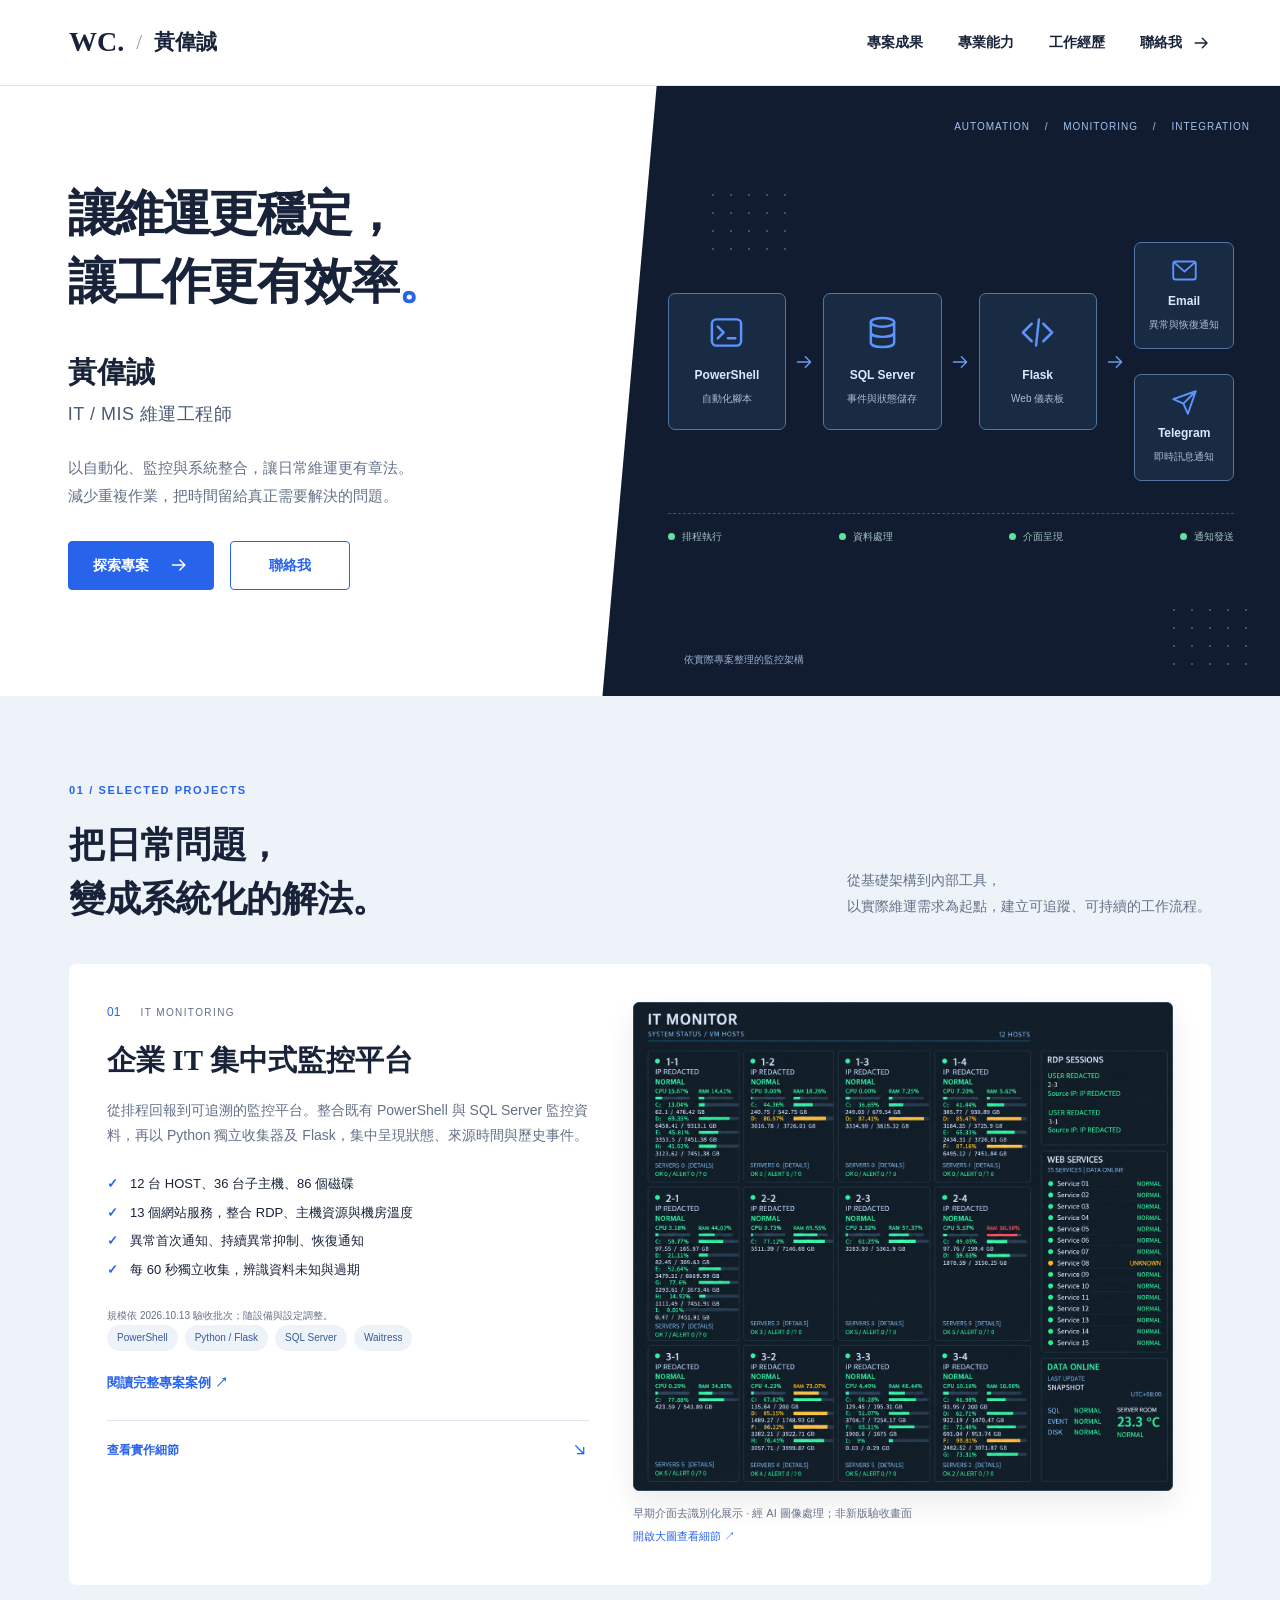
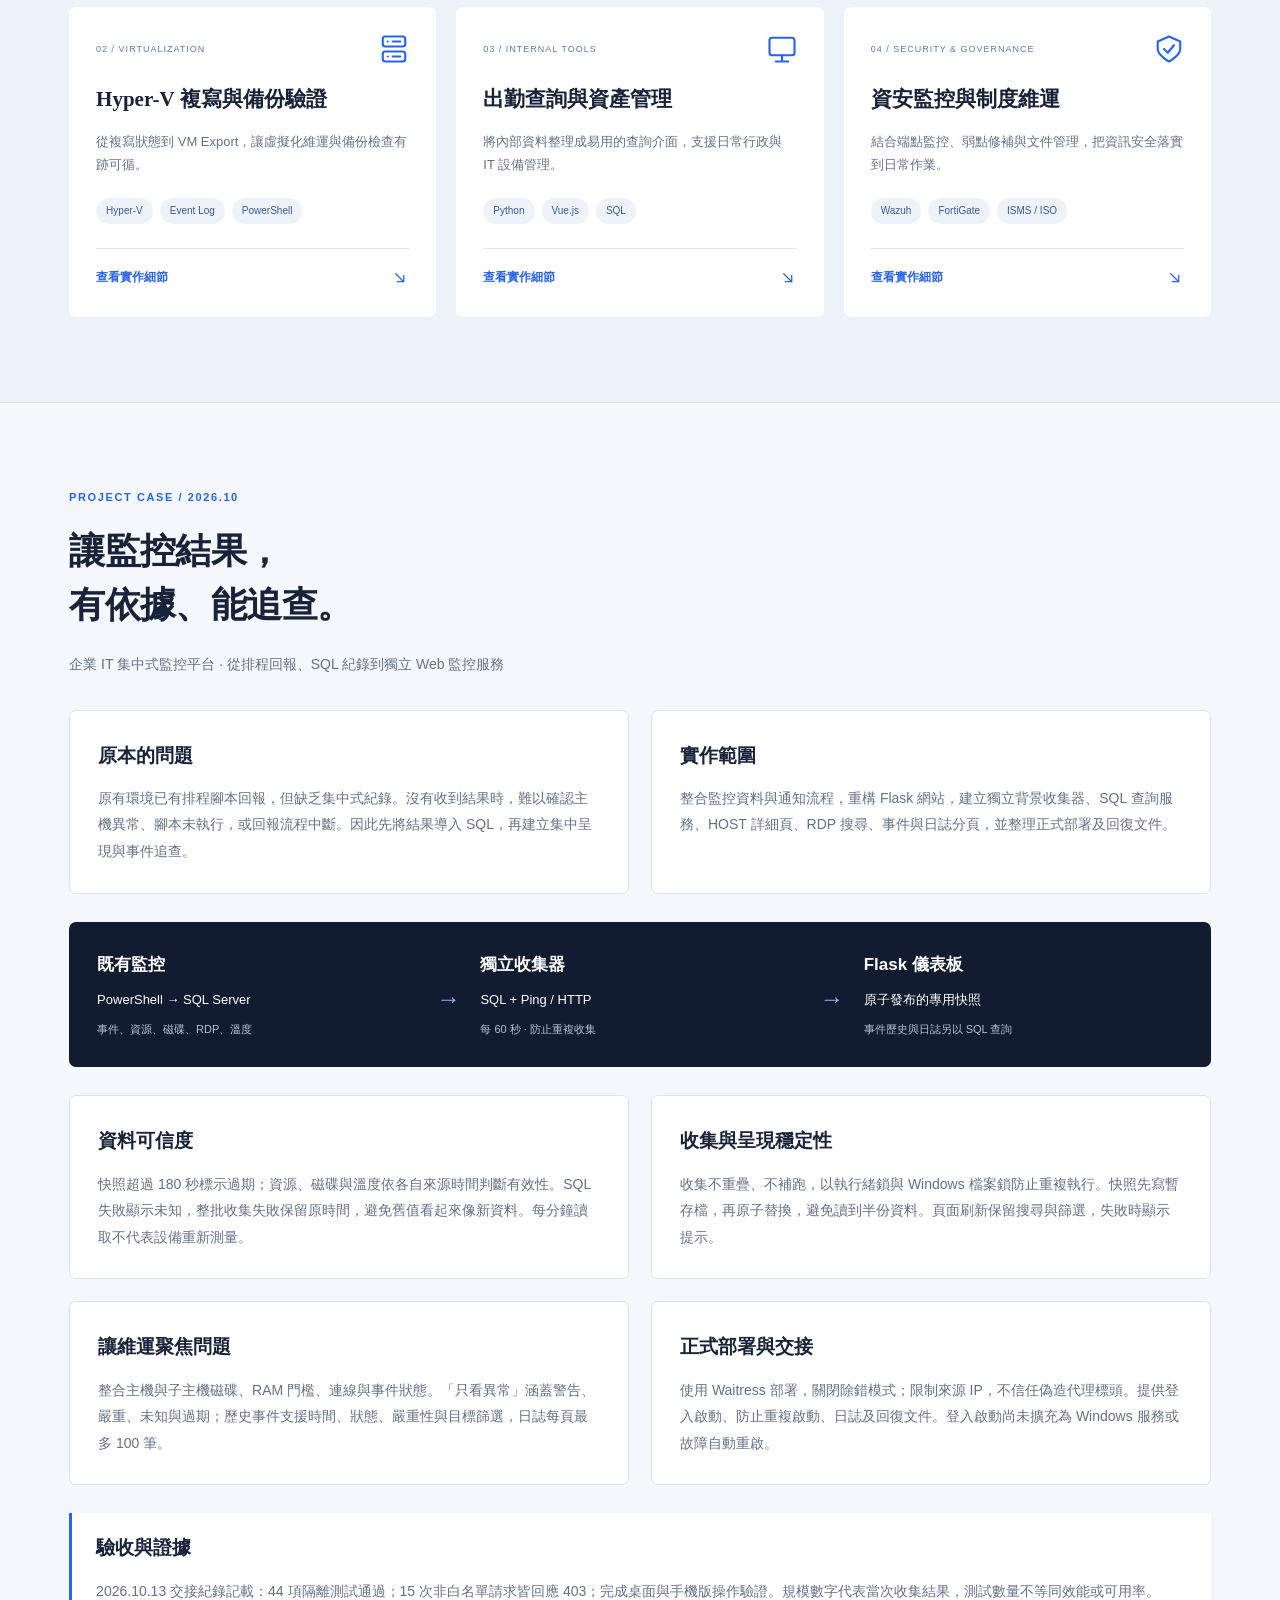
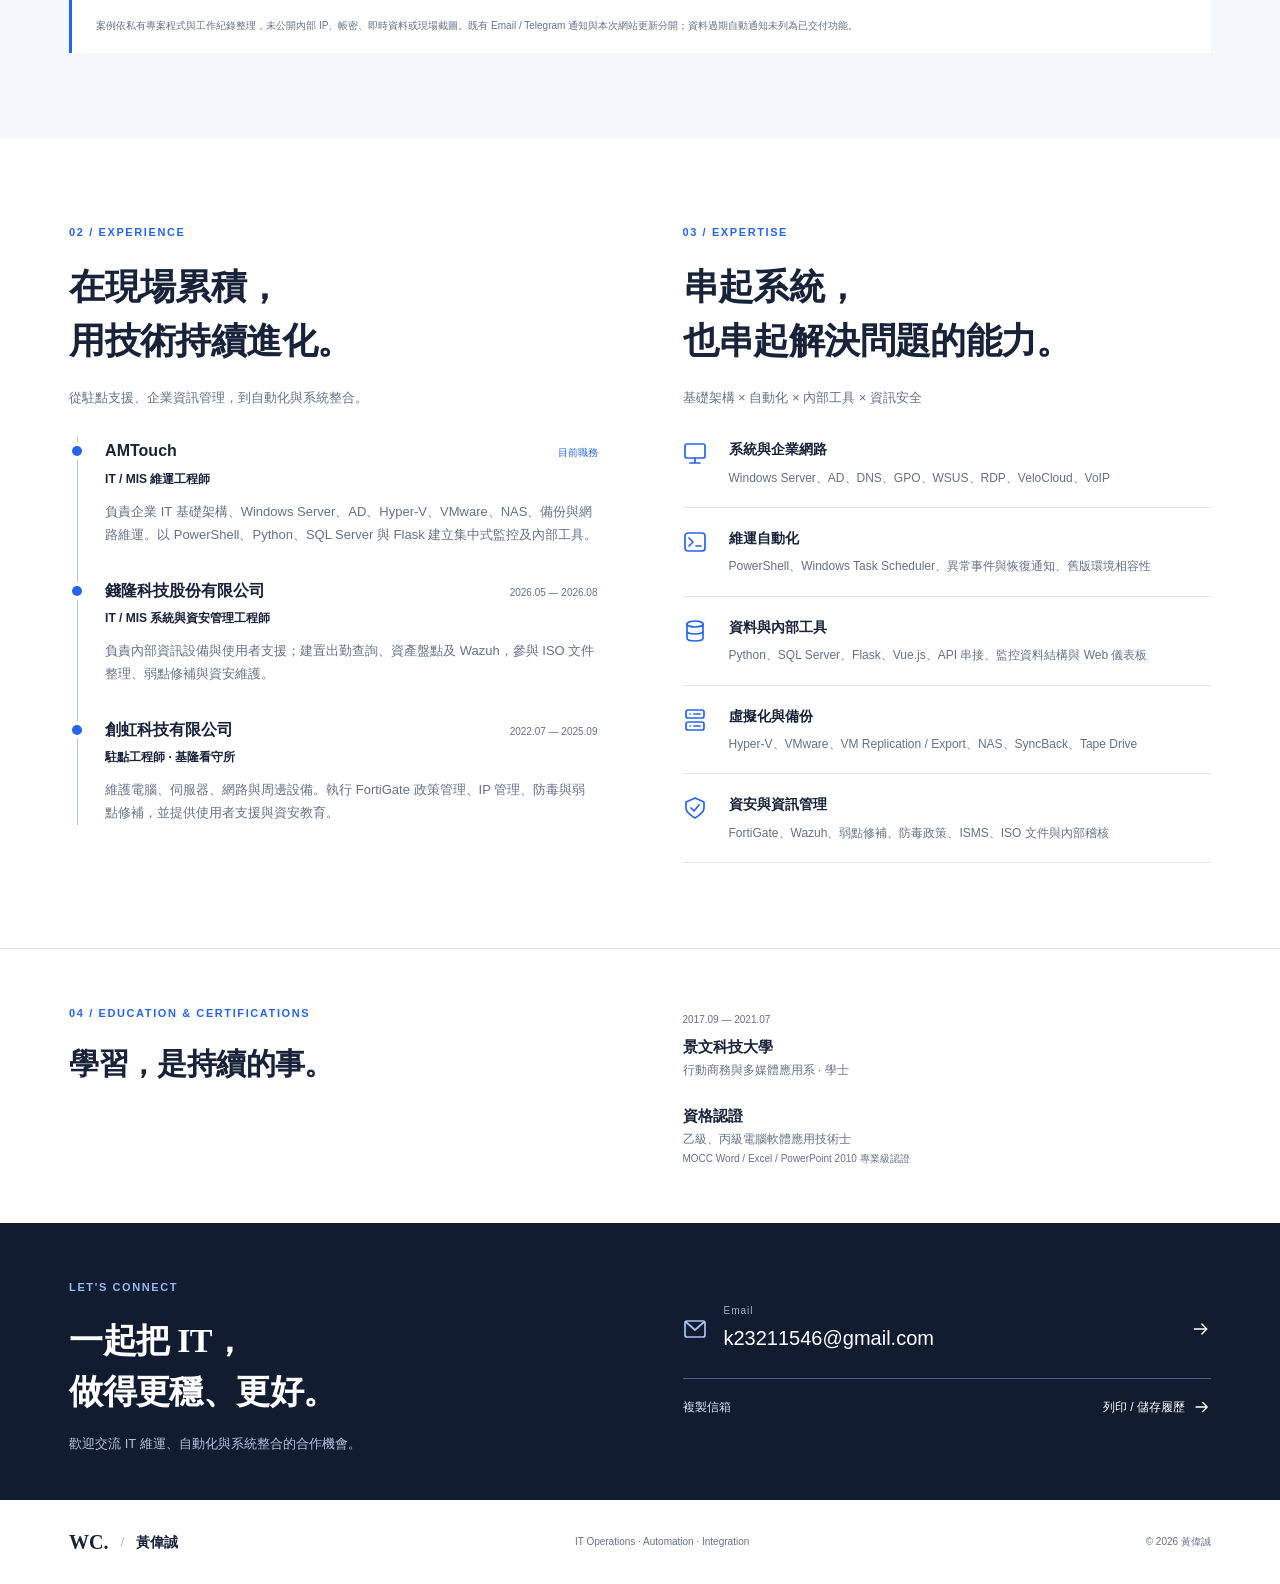
==== commit 4f8e5cdc: "Expand monitoring case study with verified architecture and acceptance scope" ====
--- a/index.html
+++ b/index.html
@@ -2,11 +2,11 @@
 <html lang="zh-Hant"><head><meta charset="UTF-8"><meta name="viewport" content="width=device-width,initial-scale=1"><meta name="description" content="黃偉誠的 IT / MIS 作品集：企業維運、PowerShell 自動化、SQL Server 集中式監控、Flask 與資訊安全。"><meta name="theme-color" content="#111c30"><title>黃偉誠｜IT 維運、自動化與系統整合</title><link rel="icon" href="favicon.svg"><link rel="stylesheet" href="styles.css"><script src="script.js" defer></script></head><body>
 <a class="skip" href="#main">跳至主要內容</a><header><a class="brand" href="#home"><b>WC.</b><span>/</span>黃偉誠</a><button class="menu" aria-expanded="false" aria-controls="nav">選單 ☰</button><nav id="nav" aria-label="主選單"><a href="#projects">專案成果</a><a href="#skills">專業能力</a><a href="#experience">工作經歷</a><a href="#contact">聯絡我 <svg><use href="#arrow"/></svg></a></nav></header>
 <main id="main"><section class="hero" id="home"><div class="hero-copy"><h1>讓維運更穩定，<br>讓工作更有效率<span>。</span></h1><h2>黃偉誠</h2><p class="role">IT / MIS 維運工程師</p><p class="intro">以自動化、監控與系統整合，讓日常維運更有章法。<br>減少重複作業，把時間留給真正需要解決的問題。</p><div class="actions"><a class="button primary" href="#projects">探索專案 <svg><use href="#arrow"/></svg></a><a class="button outline" href="#contact">聯絡我</a></div></div><div class="architecture"><div class="arch-title">AUTOMATION　 /　 MONITORING　 /　 INTEGRATION</div><div class="diagram" aria-label="PowerShell 蒐集資料，SQL Server 儲存事件，Flask 呈現狀態，Email 與 Telegram 發送通知"><div class="node"><svg><use href="#terminal"/></svg><b>PowerShell</b><small>自動化腳本</small></div><svg class="connector"><use href="#arrow"/></svg><div class="node"><svg><use href="#database"/></svg><b>SQL Server</b><small>事件與狀態儲存</small></div><svg class="connector"><use href="#arrow"/></svg><div class="node"><svg><use href="#code"/></svg><b>Flask</b><small>Web 儀表板</small></div><svg class="connector"><use href="#arrow"/></svg><div class="notify"><div class="node"><svg><use href="#mail"/></svg><b>Email</b><small>異常與恢復通知</small></div><div class="node"><svg><use href="#send"/></svg><b>Telegram</b><small>即時訊息通知</small></div></div></div><div class="pipeline"><span>排程執行</span><span>資料處理</span><span>介面呈現</span><span>通知發送</span></div><p class="arch-note">依實際專案整理的監控架構</p></div></section>
-<section class="projects section" id="projects"><div class="section-heading"><div><span class="label">01 / SELECTED PROJECTS</span><h2>把日常問題，<br>變成系統化的解法。</h2></div><p>從基礎架構到內部工具，<br>以實際維運需求為起點，建立可追蹤、可持續的工作流程。</p></div><article class="featured project"><div><div class="index">01 <span>IT MONITORING</span></div><h3>企業 IT 集中式監控平台</h3><p>將分散的單機腳本整合成集中式監控架構。以 PowerShell 蒐集系統狀態、SQL Server 保存事件，透過 Flask 呈現資訊並自動發送通知。</p><ul class="checks"><li>監控約 12 台正式 Server / VM Host</li><li>整合主機資源、RDP、磁碟、15 項 Web 服務與機房溫度</li><li>異常首次通知、持續異常抑制、恢復通知</li><li>保留事件與歷史紀錄，支援後續問題追查</li></ul><div class="tags"><span>PowerShell</span><span>SQL Server</span><span>Flask</span><span>Email / Telegram</span></div><details><summary>查看實作細節 <svg><use href="#arrow"/></svg></summary><div class="detail"><h4>從腳本到完整資料流程</h4><p>建立 MonitorEvent、MonitorLog、ServerDiskStatus、ServerResourceStatus、RDP Session History 等資料結構。Dashboard 直接查詢 SQL 中的狀態，降低對本機快取的依賴。</p><h4>為舊環境保留相容性</h4><p>針對不同 Windows Server 與 PowerShell 版本，調整 WMI、TCP 與網路檢測方式，並維護排程與告警流程。</p></div></details></div><figure class="project-screen"><a href="assets/it-monitor-public.png" target="_blank" rel="noopener" aria-label="開啟監控平台去識別化展示圖"><img src="assets/it-monitor-public.png" alt="IT 監控平台展示圖：12 台主機資源、RDP 工作階段、Web 服務與機房溫度；內部資訊已去識別化。" width="1318" height="1193" loading="lazy"></a><figcaption>依實際介面製作的去識別化展示圖 · 經 AI 圖像處理<br><a href="assets/it-monitor-public.png" target="_blank" rel="noopener">開啟大圖查看細節 ↗</a></figcaption></figure></article><div class="project-grid">
+<section class="projects section" id="projects"><div class="section-heading"><div><span class="label">01 / SELECTED PROJECTS</span><h2>把日常問題，<br>變成系統化的解法。</h2></div><p>從基礎架構到內部工具，<br>以實際維運需求為起點，建立可追蹤、可持續的工作流程。</p></div><article class="featured project"><div><div class="index">01 <span>IT MONITORING</span></div><h3>企業 IT 集中式監控平台</h3><p>從排程回報到可追溯的監控平台。整合既有 PowerShell 與 SQL Server 監控資料，再以 Python 獨立收集器及 Flask，集中呈現狀態、來源時間與歷史事件。</p><ul class="checks"><li>12 台 HOST、36 台子主機、86 個磁碟</li><li>13 個網站服務，整合 RDP、主機資源與機房溫度</li><li>異常首次通知、持續異常抑制、恢復通知</li><li>每 60 秒獨立收集，辨識資料未知與過期</li></ul><p class="muted">規模依 2026.10.13 驗收批次；隨設備與設定調整。</p><div class="tags"><span>PowerShell</span><span>Python / Flask</span><span>SQL Server</span><span>Waitress</span></div><a class="case-link" href="#monitoring-case">閱讀完整專案案例 ↗</a><details><summary>查看實作細節 <svg><use href="#arrow"/></svg></summary><div class="detail"><h4>從腳本到完整資料流程</h4><p>建立 MonitorEvent、MonitorLog、ServerDiskStatus、ServerResourceStatus、RDP Session History 等資料結構。新版收集器整合 SQL 與 Ping / HTTP，發布網站專用快照；事件歷史與日誌另以 SQL 分頁查詢。</p><h4>為舊環境保留相容性</h4><p>針對不同 Windows Server 與 PowerShell 版本，調整 WMI、TCP 與網路檢測方式，並維護排程與告警流程。</p></div></details></div><figure class="project-screen"><a href="assets/it-monitor-public.png" target="_blank" rel="noopener" aria-label="開啟監控平台去識別化展示圖"><img src="assets/it-monitor-public.png" alt="IT 監控平台展示圖：12 台主機資源、RDP 工作階段、Web 服務與機房溫度；內部資訊已去識別化。" width="1318" height="1193" loading="lazy"></a><figcaption>早期介面去識別化展示 · 經 AI 圖像處理；非新版驗收畫面<br><a href="assets/it-monitor-public.png" target="_blank" rel="noopener">開啟大圖查看細節 ↗</a></figcaption></figure></article><div class="project-grid">
 <article class="project secondary"><div class="card-top"><span>02 / VIRTUALIZATION</span><svg><use href="#server"/></svg></div><h3>Hyper-V 複寫與備份驗證</h3><p>從複寫狀態到 VM Export，讓虛擬化維運與備份檢查有跡可循。</p><div class="tags"><span>Hyper-V</span><span>Event Log</span><span>PowerShell</span></div><details><summary>查看實作細節 <svg><use href="#arrow"/></svg></summary><div class="detail"><p>整合 Replication Warning / Critical、複寫百分比與 Hyper-V Event Log；驗證 VM Export 與備份狀態，處理 Merge Job / AVHDX，並監控 Host CPU、Memory、Disk。</p></div></details></article>
 <article class="project secondary"><div class="card-top"><span>03 / INTERNAL TOOLS</span><svg><use href="#monitor"/></svg></div><h3>出勤查詢與資產管理</h3><p>將內部資料整理成易用的查詢介面，支援日常行政與 IT 設備管理。</p><div class="tags"><span>Python</span><span>Vue.js</span><span>SQL</span></div><details><summary>查看實作細節 <svg><use href="#arrow"/></svg></summary><div class="detail"><p>於錢隆科技使用 Python、Vue.js、SQL 建置打卡與請假查詢系統，整合出勤資料並製作儀表板；另自行建置資產盤點網站，協助管理資訊設備。</p></div></details></article>
 <article class="project secondary"><div class="card-top"><span>04 / SECURITY & GOVERNANCE</span><svg><use href="#shield"/></svg></div><h3>資安監控與制度維運</h3><p>結合端點監控、弱點修補與文件管理，把資訊安全落實到日常作業。</p><div class="tags"><span>Wazuh</span><span>FortiGate</span><span>ISMS / ISO</span></div><details><summary>查看實作細節 <svg><use href="#arrow"/></svg></summary><div class="detail"><p>實際建置與操作 Wazuh，進行基本端點監控與安全資訊分析；依弱掃與滲透測試報告執行修補，參與防毒政策、USB 掃毒、資安教育、ISO 四階文件整理與內部稽核。</p></div></details></article></div></section>
-<section class="background section"><div id="experience"><span class="label">02 / EXPERIENCE</span><h2>在現場累積，<br>用技術持續進化。</h2><p class="description">從駐點支援、企業資訊管理，到自動化與系統整合。</p><div class="timeline"><article><div class="job"><h3>AMTouch</h3><span class="current">目前職務</span></div><h4>IT / MIS 維運工程師</h4><p>負責企業 IT 基礎架構、Windows Server、AD、Hyper-V、VMware、NAS、備份與網路維運。以 PowerShell、Python、SQL Server 與 Flask 建立集中式監控及內部工具。</p></article><article><div class="job"><h3>錢隆科技股份有限公司</h3><time>2026.05 — 2026.08</time></div><h4>IT / MIS 系統與資安管理工程師</h4><p>負責內部資訊設備與使用者支援；建置出勤查詢、資產盤點及 Wazuh，參與 ISO 文件整理、弱點修補與資安維護。</p></article><article><div class="job"><h3>創虹科技有限公司</h3><time>2022.07 — 2025.09</time></div><h4>駐點工程師 · 基隆看守所</h4><p>維護電腦、伺服器、網路與周邊設備。執行 FortiGate 政策管理、IP 管理、防毒與弱點修補，並提供使用者支援與資安教育。</p></article></div></div><div id="skills"><span class="label">03 / EXPERTISE</span><h2>串起系統，<br>也串起解決問題的能力。</h2><p class="description">基礎架構 × 自動化 × 內部工具 × 資訊安全</p><div class="skill-list"><div><svg><use href="#monitor"/></svg><div><h3>系統與企業網路</h3><p>Windows Server、AD、DNS、GPO、WSUS、RDP、VeloCloud、VoIP</p></div></div><div><svg><use href="#terminal"/></svg><div><h3>維運自動化</h3><p>PowerShell、Windows Task Scheduler、異常事件與恢復通知、舊版環境相容性</p></div></div><div><svg><use href="#database"/></svg><div><h3>資料與內部工具</h3><p>Python、SQL Server、Flask、Vue.js、API 串接、監控資料結構與 Web 儀表板</p></div></div><div><svg><use href="#server"/></svg><div><h3>虛擬化與備份</h3><p>Hyper-V、VMware、VM Replication / Export、NAS、SyncBack、Tape Drive</p></div></div><div><svg><use href="#shield"/></svg><div><h3>資安與資訊管理</h3><p>FortiGate、Wazuh、弱點修補、防毒政策、ISMS、ISO 文件與內部稽核</p></div></div></div></div></section>
+<section class="section case-study" id="monitoring-case"><span class="label">PROJECT CASE / 2026.10</span><h2>讓監控結果，<br>有依據、能追查。</h2><p class="case-intro">企業 IT 集中式監控平台 · 從排程回報、SQL 紀錄到獨立 Web 監控服務</p><div class="case-grid"><article><h3>原本的問題</h3><p>原有環境已有排程腳本回報，但缺乏集中式紀錄。沒有收到結果時，難以確認主機異常、腳本未執行，或回報流程中斷。因此先將結果導入 SQL，再建立集中呈現與事件追查。</p></article><article><h3>實作範圍</h3><p>整合監控資料與通知流程，重構 Flask 網站，建立獨立背景收集器、SQL 查詢服務、HOST 詳細頁、RDP 搜尋、事件與日誌分頁，並整理正式部署及回復文件。</p></article></div><div class="case-flow"><div><b>既有監控</b><span>PowerShell → SQL Server</span><small>事件、資源、磁碟、RDP、溫度</small></div><span class="flow-arrow" aria-hidden="true">→</span><div><b>獨立收集器</b><span>SQL + Ping / HTTP</span><small>每 60 秒 · 防止重複收集</small></div><span class="flow-arrow" aria-hidden="true">→</span><div><b>Flask 儀表板</b><span>原子發布的專用快照</span><small>事件歷史與日誌另以 SQL 查詢</small></div></div><div class="case-grid"><article><h3>資料可信度</h3><p>快照超過 180 秒標示過期；資源、磁碟與溫度依各自來源時間判斷有效性。SQL 失敗顯示未知，整批收集失敗保留原時間，避免舊值看起來像新資料。每分鐘讀取不代表設備重新測量。</p></article><article><h3>收集與呈現穩定性</h3><p>收集不重疊、不補跑，以執行緒鎖與 Windows 檔案鎖防止重複執行。快照先寫暫存檔，再原子替換，避免讀到半份資料。頁面刷新保留搜尋與篩選，失敗時顯示提示。</p></article><article><h3>讓維運聚焦問題</h3><p>整合主機與子主機磁碟、RAM 門檻、連線與事件狀態。「只看異常」涵蓋警告、嚴重、未知與過期；歷史事件支援時間、狀態、嚴重性與目標篩選，日誌每頁最多 100 筆。</p></article><article><h3>正式部署與交接</h3><p>使用 Waitress 部署，關閉除錯模式；限制來源 IP，不信任偽造代理標頭。提供登入啟動、防止重複啟動、日誌及回復文件。登入啟動尚未擴充為 Windows 服務或故障自動重啟。</p></article></div><div class="case-validation"><h3>驗收與證據</h3><p>2026.10.13 交接紀錄記載：44 項隔離測試通過；15 次非白名單請求皆回應 403；完成桌面與手機版操作驗證。規模數字代表當次收集結果，測試數量不等同效能或可用率。</p><p class="muted">案例依私有專案程式與工作紀錄整理，未公開內部 IP、帳密、即時資料或現場截圖。既有 Email / Telegram 通知與本次網站更新分開；資料過期自動通知未列為已交付功能。</p></div></section><section class="background section"><div id="experience"><span class="label">02 / EXPERIENCE</span><h2>在現場累積，<br>用技術持續進化。</h2><p class="description">從駐點支援、企業資訊管理，到自動化與系統整合。</p><div class="timeline"><article><div class="job"><h3>AMTouch</h3><span class="current">目前職務</span></div><h4>IT / MIS 維運工程師</h4><p>負責企業 IT 基礎架構、Windows Server、AD、Hyper-V、VMware、NAS、備份與網路維運。以 PowerShell、Python、SQL Server 與 Flask 建立集中式監控及內部工具。</p></article><article><div class="job"><h3>錢隆科技股份有限公司</h3><time>2026.05 — 2026.08</time></div><h4>IT / MIS 系統與資安管理工程師</h4><p>負責內部資訊設備與使用者支援；建置出勤查詢、資產盤點及 Wazuh，參與 ISO 文件整理、弱點修補與資安維護。</p></article><article><div class="job"><h3>創虹科技有限公司</h3><time>2022.07 — 2025.09</time></div><h4>駐點工程師 · 基隆看守所</h4><p>維護電腦、伺服器、網路與周邊設備。執行 FortiGate 政策管理、IP 管理、防毒與弱點修補，並提供使用者支援與資安教育。</p></article></div></div><div id="skills"><span class="label">03 / EXPERTISE</span><h2>串起系統，<br>也串起解決問題的能力。</h2><p class="description">基礎架構 × 自動化 × 內部工具 × 資訊安全</p><div class="skill-list"><div><svg><use href="#monitor"/></svg><div><h3>系統與企業網路</h3><p>Windows Server、AD、DNS、GPO、WSUS、RDP、VeloCloud、VoIP</p></div></div><div><svg><use href="#terminal"/></svg><div><h3>維運自動化</h3><p>PowerShell、Windows Task Scheduler、異常事件與恢復通知、舊版環境相容性</p></div></div><div><svg><use href="#database"/></svg><div><h3>資料與內部工具</h3><p>Python、SQL Server、Flask、Vue.js、API 串接、監控資料結構與 Web 儀表板</p></div></div><div><svg><use href="#server"/></svg><div><h3>虛擬化與備份</h3><p>Hyper-V、VMware、VM Replication / Export、NAS、SyncBack、Tape Drive</p></div></div><div><svg><use href="#shield"/></svg><div><h3>資安與資訊管理</h3><p>FortiGate、Wazuh、弱點修補、防毒政策、ISMS、ISO 文件與內部稽核</p></div></div></div></div></section>
 <section class="education section"><div><span class="label">04 / EDUCATION & CERTIFICATIONS</span><h2>學習，是持續的事。</h2></div><div><article><span class="muted">2017.09 — 2021.07</span><h3>景文科技大學</h3><p>行動商務與多媒體應用系 · 學士</p></article><article><h3>資格認證</h3><p>乙級、丙級電腦軟體應用技術士</p><p class="muted">MOCC Word / Excel / PowerPoint 2010 專業級認證</p></article></div></section>
 <section class="contact section" id="contact"><div><span class="label">LET'S CONNECT</span><h2>一起把 IT，<br>做得更穩、更好。</h2><p>歡迎交流 IT 維運、自動化與系統整合的合作機會。</p></div><div><a class="email" href="mailto:k23211546@gmail.com"><svg><use href="#mail"/></svg><span><small>Email</small>k23211546@gmail.com</span><svg><use href="#arrow"/></svg></a><div class="utilities"><button id="copy">複製信箱</button><a href="resume.html" target="_blank" rel="noopener">列印 / 儲存履歷 <svg><use href="#arrow"/></svg></a></div><p id="status" role="status" aria-live="polite"></p></div></section></main><footer><a class="brand" href="#home"><b>WC.</b><span>/</span>黃偉誠</a><span>IT Operations · Automation · Integration</span><small>© 2026 黃偉誠</small></footer>
 <svg class="library" xmlns="http://www.w3.org/2000/svg" aria-hidden="true"><defs><symbol id="arrow" viewBox="0 0 24 24"><path d="M4 12h15m-6-6 6 6-6 6"/></symbol><symbol id="terminal" viewBox="0 0 24 24"><rect x="2" y="3" width="20" height="18" rx="3"/><path d="m6 8 4 4-4 4m7 0h5"/></symbol><symbol id="database" viewBox="0 0 24 24"><ellipse cx="12" cy="5" rx="8" ry="3"/><path d="M4 5v14c0 4 16 4 16 0V5M4 12c0 4 16 4 16 0"/></symbol><symbol id="code" viewBox="0 0 24 24"><path d="m8 6-6 6 6 6m8-12 6 6-6 6m-3-15-2 18"/></symbol><symbol id="mail" viewBox="0 0 24 24"><rect x="2" y="4" width="20" height="16" rx="2"/><path d="m3 5 9 8 9-8"/></symbol><symbol id="send" viewBox="0 0 24 24"><path d="m22 2-7 20-4-9-9-4 20-7ZM11 13 22 2"/></symbol><symbol id="server" viewBox="0 0 24 24"><rect x="3" y="2" width="18" height="8" rx="2"/><rect x="3" y="14" width="18" height="8" rx="2"/><path d="M7 6h.01M7 18h.01M11 6h6m-6 12h6"/></symbol><symbol id="monitor" viewBox="0 0 24 24"><rect x="2" y="3" width="20" height="14" rx="2"/><path d="M12 17v5m-5 0h10"/></symbol><symbol id="shield" viewBox="0 0 24 24"><path d="m12 2 9 4v6c0 5-9 10-9 10S3 17 3 12V6l9-4Z"/><path d="m8 12 3 3 5-6"/></symbol></defs></svg></body></html>
--- a/styles.css
+++ b/styles.css
@@ -1,6 +1,8 @@
-:root{--navy:#111c30;--blue:#2864eb;--pale:#eef3fa;--text:#182339;--muted:#647187;--line:#dce4ee;--serif:Georgia,'Noto Serif TC','PMingLiU',serif}*{box-sizing:border-box}html{scroll-behavior:smooth;scroll-padding-top:100px}body{margin:0;color:var(--text);background:#fff;font:16px/1.8 Inter,'Segoe UI','Microsoft JhengHei',sans-serif}a{color:inherit;text-decoration:none}button{font:inherit;cursor:pointer}p,h1,h2,h3,h4{margin:0}svg{width:24px;height:24px;fill:none;stroke:currentColor;stroke-width:1.7;stroke-linecap:round;stroke-linejoin:round;flex-shrink:0}a:focus-visible,button:focus-visible,summary:focus-visible{outline:3px solid var(--blue);outline-offset:5px}.skip{position:fixed;top:-80px;background:white;padding:10px;z-index:20}.skip:focus{top:10px}header{height:86px;display:flex;align-items:center;justify-content:space-between;padding:0 5.4%;border-bottom:1px solid var(--line);background:#fff;position:sticky;top:0;z-index:10}.brand{display:flex;gap:12px;align-items:center;font-family:var(--serif);font-size:21px;font-weight:700}.brand b{font-size:28px}.brand>span{color:#8d9aad;font-weight:400}nav{display:flex;gap:35px;font-size:14px;font-weight:600}nav a{display:flex;gap:10px;align-items:center}nav a:hover{color:var(--blue)}nav svg{width:19px}.menu{display:none}.hero{display:grid;grid-template-columns:1fr 1.04fr;min-height:610px;overflow:hidden}.hero-copy{padding:94px 6% 83px 10.8%}h1{font-family:var(--serif);font-size:clamp(34px,3.8vw,58px);line-height:1.4;letter-spacing:-1.8px}h1 span{color:var(--blue)}.hero h2{font-family:var(--serif);font-size:29px;margin-top:30px}.role{font-size:18px;color:#4c5c75;letter-spacing:.5px}.intro{font-size:15px;color:var(--muted);margin-top:23px;line-height:1.9}.actions{display:flex;gap:16px;margin-top:30px}.button{display:inline-flex;align-items:center;justify-content:center;gap:20px;padding:11px 24px;border-radius:4px;font-size:14px;font-weight:600;min-height:49px;transition:transform .2s}.button:hover{transform:translateY(-3px)}.primary{background:var(--blue);color:#fff;border:1px solid var(--blue)}.outline{border:1px solid var(--blue);color:var(--blue);min-width:120px}.button svg{width:20px}.architecture{background:var(--navy);color:#dbe8ff;padding:38px 7% 32px 10%;position:relative;display:flex;flex-direction:column;justify-content:center;clip-path:polygon(8% 0,100% 0,100% 100%,0 100%);margin-left:-25px}.architecture:before,.architecture:after{content:'';position:absolute;width:95px;height:65px;background-image:radial-gradient(#4c82b3 1px,transparent 1px);background-size:18px 18px;opacity:.55}.architecture:before{left:15%;top:100px}.architecture:after{right:20px;bottom:30px}.arch-title{font-size:10px;letter-spacing:1px;color:#a2c2ed;position:absolute;top:32px;right:30px}.diagram{display:flex;align-items:center;gap:8px;z-index:1}.node{border:1px solid #5375a0;background:#192a43;border-radius:7px;display:flex;align-items:center;justify-content:center;flex-direction:column;padding:21px 8px;min-width:0;flex:1;text-align:center}.node>svg{width:35px;height:35px;color:#5c93ff;margin-bottom:15px}.node b{font-size:12px;font-weight:600;white-space:nowrap}.node small{font-size:10px;color:#a9bdd9;white-space:nowrap;margin-top:3px}.connector{width:21px;color:#689ded}.notify{display:flex;gap:25px;flex-direction:column;flex:1}.notify .node{padding:14px 7px}.notify .node>svg{width:27px;height:27px;margin-bottom:7px}.pipeline{display:flex;justify-content:space-between;font-size:10px;color:#a2c1bf;margin-top:32px;border-top:1px dashed #2b615b;padding-top:14px}.pipeline span:before{content:'';display:inline-block;width:7px;height:7px;background:#5ee49b;border-radius:50%;margin-right:7px}.arch-note{position:absolute;bottom:27px;left:12%;font-size:10px;color:#9bb0cc}.section{padding:85px 5.4%;scroll-margin-top:20px}.projects{background:var(--pale)}.section-heading{display:flex;justify-content:space-between;gap:50px;align-items:flex-end;margin-bottom:38px}.label{display:block;font-size:11px;letter-spacing:1.6px;color:var(--blue);font-weight:600;margin-bottom:17px}.section h2{font-family:var(--serif);font-size:36px;line-height:1.5;letter-spacing:-.6px}.section-heading>p{font-size:14px;color:var(--muted);max-width:370px;padding-bottom:7px}.project{background:#fff;border-radius:7px}.featured{display:grid;grid-template-columns:1.3fr 1fr;gap:44px;padding:38px}.index{font-size:12px;color:var(--blue);display:flex;gap:20px;align-items:center;margin-bottom:16px}.index span{font-size:10px;letter-spacing:1.4px;color:var(--muted)}.project h3{font-family:var(--serif);font-size:29px;line-height:1.5}.featured>div>p{margin-top:15px;color:var(--muted);font-size:14px}.checks{list-style:none;padding:0;margin:22px 0;font-size:13px;line-height:2.2}.checks li{position:relative;padding-left:23px}.checks li:before{content:'✓';position:absolute;left:0;color:var(--blue);font-weight:700}.tags{display:flex;flex-wrap:wrap;gap:7px}.tags span{font-size:10px;background:var(--pale);color:#375a9a;padding:4px 10px;border-radius:20px}details{border-top:1px solid var(--line);margin-top:24px}summary{display:flex;align-items:center;justify-content:space-between;cursor:pointer;font-size:12px;color:var(--blue);font-weight:600;padding:17px 0 0;list-style:none}summary::-webkit-details-marker{display:none}summary svg{width:18px;transform:rotate(45deg);transition:transform .2s}details[open] summary svg{transform:rotate(-45deg)}.detail{font-size:13px;color:var(--muted);padding-top:15px}.detail h4{font-size:13px;color:var(--text);margin:10px 0 5px}.project-visual{background:var(--navy);color:#fff;border-radius:4px;padding:26px 27px;display:flex;flex-direction:column;justify-content:center}.visual-title{display:flex;gap:12px;align-items:center;color:#97b8ec;font-size:9px;letter-spacing:1.4px}.visual-title svg{width:20px}.count{display:flex;align-items:center;gap:32px;padding:20px 0}.count>strong{font-size:90px;font-weight:400;letter-spacing:-6px;line-height:1.3;position:relative}.count sup{font-size:23px;position:absolute;right:-17px;top:4px;letter-spacing:0;color:#6392db}.count p{font-size:12px;color:#d0dbed}.count small{font-size:10px;color:#a1b2ce}.scopes{display:grid;grid-template-columns:1fr 1fr;gap:8px;border-top:1px solid #33415a;padding-top:22px;font-family:Consolas,monospace;font-size:11px;color:#b8ccea}.scopes span:before{content:'›';color:#62a1ff;margin-right:9px}.events{display:flex;gap:7px;align-items:center;font-size:10px;margin-top:28px}.events span{white-space:nowrap}.events i{height:1px;background:#48678b;flex:1}.caption{font-size:9px;color:#9baecb;margin-top:22px}.project-grid{display:grid;grid-template-columns:repeat(3,1fr);gap:20px;margin-top:22px;align-items:start}.secondary{padding:27px}.card-top{display:flex;justify-content:space-between;align-items:center;gap:10px;margin-bottom:20px;color:var(--blue)}.card-top span{font-size:9px;letter-spacing:1px;color:#637b9e}.card-top svg{width:30px;height:30px}.secondary h3{font-size:21px}.secondary>p{font-size:13px;color:var(--muted);margin:14px 0 20px;min-height:48px}.background{display:grid;grid-template-columns:1fr 1fr;gap:85px}.background>div{scroll-margin-top:110px}.description{color:var(--muted);font-size:13px;margin:18px 0 28px}.timeline{margin-left:8px;border-left:1px solid #b0c5ec;padding-left:27px}.timeline article{position:relative;margin-bottom:30px}.timeline article:last-child{margin-bottom:0}.timeline article:before{content:'';position:absolute;left:-33px;top:9px;width:10px;height:10px;background:var(--blue);border-radius:50%;box-shadow:0 0 0 4px #fff}.job{display:flex;justify-content:space-between;gap:15px;align-items:baseline}.job h3{font-size:16px}.job time{font-size:10px;color:var(--muted);white-space:nowrap}.current{font-size:10px;color:var(--blue)}.timeline h4{font-size:12px;font-weight:600;margin:3px 0 9px}.timeline p{font-size:13px;color:var(--muted)}.skill-list>div{display:flex;gap:22px;padding:18px 0;border-bottom:1px solid var(--line)}.skill-list>div:first-child{padding-top:0}.skill-list svg{color:var(--blue);margin-top:4px}.skill-list h3{font-size:14px}.skill-list p{font-size:12px;color:var(--muted);margin-top:5px}.education{border-top:1px solid var(--line);display:grid;grid-template-columns:1fr 1fr;gap:85px;padding-top:55px;padding-bottom:55px}.education h2{font-size:30px}.education article+article{margin-top:20px}.education h3{font-size:15px}.education p{font-size:12px;color:var(--muted)}.muted{font-size:10px!important;color:var(--muted)}.contact{background:var(--navy);color:#fff;display:grid;grid-template-columns:1fr 1fr;gap:85px;align-items:center;padding-top:55px;padding-bottom:45px}.contact .label{color:#94b9f7}.contact h2{font-size:34px}.contact p{font-size:13px;color:#b4c2d8;margin-top:15px}.email{display:flex;gap:17px;align-items:center;border-bottom:1px solid #4d5c74;padding:15px 0 22px;font-size:20px}.email>svg:first-child{color:#a5c4f4}.email small{display:block;color:#a5b5cc;font-size:10px;letter-spacing:1px}.email>svg:last-child{margin-left:auto;width:20px}.utilities{display:flex;justify-content:space-between;gap:20px;padding-top:16px;font-size:12px}.utilities button{background:none;border:0;color:#d8e4f6;padding:0;font-size:12px}.utilities a{display:flex;align-items:center;gap:8px}.utilities svg{width:18px}#status{min-height:20px;font-size:11px;margin-top:7px}footer{padding:24px 5.4%;display:flex;gap:20px;align-items:center;justify-content:space-between}footer .brand{font-size:14px}footer .brand b{font-size:20px}footer>span,footer small{font-size:10px;color:var(--muted)}.library{position:absolute;width:0;height:0;overflow:hidden}
-@media(min-width:1600px){header,.section,footer{padding-left:max(5.4%,calc((100vw - 1428px)/2));padding-right:max(5.4%,calc((100vw - 1428px)/2))}.hero-copy{padding-left:max(10.8%,calc((100vw - 1428px)/2))}.hero{min-height:680px}}
-@media(max-width:1100px){.hero{min-height:540px}.hero-copy{padding-top:70px;padding-bottom:65px}h1{font-size:37px}.architecture{padding-left:11%;padding-right:5%}.diagram{gap:4px}.node{padding:18px 5px}.node b{font-size:10px}.node small{font-size:8px}.connector{width:15px}.arch-title{font-size:8px;right:22px}.background,.education,.contact{gap:45px}.featured{gap:25px;padding:28px}.secondary{padding:23px}.secondary h3{font-size:18px}.section h2{font-size:30px}.email{font-size:17px}}
-@media(max-width:760px){html{scroll-padding-top:80px}header{height:70px;padding:0 6%}.brand{font-size:17px}.brand b{font-size:24px}.menu{display:block;background:none;border:1px solid var(--line);border-radius:4px;font-size:12px;padding:7px 10px}nav{display:none;position:absolute;top:69px;left:0;right:0;background:#fff;box-shadow:0 12px 20px #111c3012;padding:20px 6%;gap:15px;flex-direction:column}nav.open{display:flex}nav a{padding:7px 0}.hero{grid-template-columns:1fr}.hero-copy{padding:57px 6% 48px}h1{font-size:clamp(30px,7.5vw,47px);letter-spacing:-1px}.hero h2{margin-top:24px;font-size:25px}.role{font-size:16px}.intro{font-size:13px}.intro br{display:none}.architecture{clip-path:none;margin:0;padding:70px 6% 65px;min-height:360px}.arch-title{top:24px;right:6%;font-size:8px}.architecture:before{top:50px;left:6%}.node b{font-size:10px}.node small{font-size:8px}.node>svg{width:29px;height:29px}.notify{gap:15px}.notify .node{padding:11px 4px}.diagram{gap:4px}.connector{width:15px}.arch-note{left:6%;bottom:21px}.pipeline{font-size:8px;margin-top:22px}.pipeline span:before{width:5px;height:5px;margin-right:4px}.section{padding:55px 6%}.section-heading{display:block;margin-bottom:27px}.section-heading>p{margin-top:19px;max-width:none;font-size:13px}.label{font-size:9px;margin-bottom:13px}.section h2{font-size:29px}.featured{display:flex;flex-direction:column;padding:24px;gap:27px}.project h3{font-size:23px}.featured>div>p{font-size:13px}.checks{font-size:11px;line-height:2.25}.project-visual{padding:23px}.count>strong{font-size:76px}.project-grid{grid-template-columns:1fr;gap:15px}.secondary{padding:25px}.secondary h3{font-size:22px}.secondary>p{min-height:0}.background,.education,.contact{grid-template-columns:1fr;gap:48px}.job{flex-wrap:wrap;gap:2px 15px}.job h3{font-size:15px}.timeline p{font-size:12px}.education{gap:25px}.contact{gap:22px}.contact h2{font-size:31px}.email{font-size:17px;gap:12px}.utilities{font-size:11px}.utilities button{font-size:11px}footer{padding:22px 6%;flex-wrap:wrap}footer>span{display:none}footer small{font-size:9px}}
-.project-screen{margin:0;align-self:center;min-width:0}.project-screen>a{display:block;background:#192229;border:1px solid #30465d;border-radius:6px;overflow:hidden;box-shadow:0 12px 28px #111c3015}.project-screen img{display:block;width:100%;height:auto}.project-screen figcaption{font-size:11px;line-height:1.8;color:var(--muted);margin-top:13px}.project-screen figcaption a{color:var(--blue);display:inline-block;margin-top:4px}.project-screen>a:hover{outline:2px solid var(--blue);outline-offset:3px}.featured{grid-template-columns:1fr 1.12fr;align-items:start}@media(max-width:760px){.project-screen{width:100%}.project-screen figcaption{font-size:10px}}
-@media(prefers-reduced-motion:reduce){html{scroll-behavior:auto}*,*:before,*:after{transition:none!important}}
+:root{--navy:#111c30;--blue:#2864eb;--pale:#eef3fa;--text:#182339;--muted:#647187;--line:#dce4ee;--serif:Georgia,'Noto Serif TC','PMingLiU',serif}*{box-sizing:border-box}html{scroll-behavior:smooth;scroll-padding-top:100px}body{margin:0;color:var(--text);background:#fff;font:16px/1.8 Inter,'Segoe UI','Microsoft JhengHei',sans-serif}a{color:inherit;text-decoration:none}button{font:inherit;cursor:pointer}p,h1,h2,h3,h4{margin:0}svg{width:24px;height:24px;fill:none;stroke:currentColor;stroke-width:1.7;stroke-linecap:round;stroke-linejoin:round;flex-shrink:0}a:focus-visible,button:focus-visible,summary:focus-visible{outline:3px solid var(--blue);outline-offset:5px}.skip{position:fixed;top:-80px;background:white;padding:10px;z-index:20}.skip:focus{top:10px}header{height:86px;display:flex;align-items:center;justify-content:space-between;padding:0 5.4%;border-bottom:1px solid var(--line);background:#fff;position:sticky;top:0;z-index:10}.brand{display:flex;gap:12px;align-items:center;font-family:var(--serif);font-size:21px;font-weight:700}.brand b{font-size:28px}.brand>span{color:#8d9aad;font-weight:400}nav{display:flex;gap:35px;font-size:14px;font-weight:600}nav a{display:flex;gap:10px;align-items:center}nav a:hover{color:var(--blue)}nav svg{width:19px}.menu{display:none}.hero{display:grid;grid-template-columns:1fr 1.04fr;min-height:610px;overflow:hidden}.hero-copy{padding:94px 6% 83px 10.8%}h1{font-family:var(--serif);font-size:clamp(34px,3.8vw,58px);line-height:1.4;letter-spacing:-1.8px}h1 span{color:var(--blue)}.hero h2{font-family:var(--serif);font-size:29px;margin-top:30px}.role{font-size:18px;color:#4c5c75;letter-spacing:.5px}.intro{font-size:15px;color:var(--muted);margin-top:23px;line-height:1.9}.actions{display:flex;gap:16px;margin-top:30px}.button{display:inline-flex;align-items:center;justify-content:center;gap:20px;padding:11px 24px;border-radius:4px;font-size:14px;font-weight:600;min-height:49px;transition:transform .2s}.button:hover{transform:translateY(-3px)}.primary{background:var(--blue);color:#fff;border:1px solid var(--blue)}.outline{border:1px solid var(--blue);color:var(--blue);min-width:120px}.button svg{width:20px}.architecture{background:var(--navy);color:#dbe8ff;padding:38px 7% 32px 10%;position:relative;display:flex;flex-direction:column;justify-content:center;clip-path:polygon(8% 0,100% 0,100% 100%,0 100%);margin-left:-25px}.architecture:before,.architecture:after{content:'';position:absolute;width:95px;height:65px;background-image:radial-gradient(#4c82b3 1px,transparent 1px);background-size:18px 18px;opacity:.55}.architecture:before{left:15%;top:100px}.architecture:after{right:20px;bottom:30px}.arch-title{font-size:10px;letter-spacing:1px;color:#a2c2ed;position:absolute;top:32px;right:30px}.diagram{display:flex;align-items:center;gap:8px;z-index:1}.node{border:1px solid #5375a0;background:#192a43;border-radius:7px;display:flex;align-items:center;justify-content:center;flex-direction:column;padding:21px 8px;min-width:0;flex:1;text-align:center}.node>svg{width:35px;height:35px;color:#5c93ff;margin-bottom:15px}.node b{font-size:12px;font-weight:600;white-space:nowrap}.node small{font-size:10px;color:#a9bdd9;white-space:nowrap;margin-top:3px}.connector{width:21px;color:#689ded}.notify{display:flex;gap:25px;flex-direction:column;flex:1}.notify .node{padding:14px 7px}.notify .node>svg{width:27px;height:27px;margin-bottom:7px}.pipeline{display:flex;justify-content:space-between;font-size:10px;color:#a2c1bf;margin-top:32px;border-top:1px dashed #2b615b;padding-top:14px}.pipeline span:before{content:'';display:inline-block;width:7px;height:7px;background:#5ee49b;border-radius:50%;margin-right:7px}.arch-note{position:absolute;bottom:27px;left:12%;font-size:10px;color:#9bb0cc}.section{padding:85px 5.4%;scroll-margin-top:20px}.projects{background:var(--pale)}.section-heading{display:flex;justify-content:space-between;gap:50px;align-items:flex-end;margin-bottom:38px}.label{display:block;font-size:11px;letter-spacing:1.6px;color:var(--blue);font-weight:600;margin-bottom:17px}.section h2{font-family:var(--serif);font-size:36px;line-height:1.5;letter-spacing:-.6px}.section-heading>p{font-size:14px;color:var(--muted);max-width:370px;padding-bottom:7px}.project{background:#fff;border-radius:7px}.featured{display:grid;grid-template-columns:1.3fr 1fr;gap:44px;padding:38px}.index{font-size:12px;color:var(--blue);display:flex;gap:20px;align-items:center;margin-bottom:16px}.index span{font-size:10px;letter-spacing:1.4px;color:var(--muted)}.project h3{font-family:var(--serif);font-size:29px;line-height:1.5}.featured>div>p{margin-top:15px;color:var(--muted);font-size:14px}.checks{list-style:none;padding:0;margin:22px 0;font-size:13px;line-height:2.2}.checks li{position:relative;padding-left:23px}.checks li:before{content:'✓';position:absolute;left:0;color:var(--blue);font-weight:700}.tags{display:flex;flex-wrap:wrap;gap:7px}.tags span{font-size:10px;background:var(--pale);color:#375a9a;padding:4px 10px;border-radius:20px}details{border-top:1px solid var(--line);margin-top:24px}summary{display:flex;align-items:center;justify-content:space-between;cursor:pointer;font-size:12px;color:var(--blue);font-weight:600;padding:17px 0 0;list-style:none}summary::-webkit-details-marker{display:none}summary svg{width:18px;transform:rotate(45deg);transition:transform .2s}details[open] summary svg{transform:rotate(-45deg)}.detail{font-size:13px;color:var(--muted);padding-top:15px}.detail h4{font-size:13px;color:var(--text);margin:10px 0 5px}.project-visual{background:var(--navy);color:#fff;border-radius:4px;padding:26px 27px;display:flex;flex-direction:column;justify-content:center}.visual-title{display:flex;gap:12px;align-items:center;color:#97b8ec;font-size:9px;letter-spacing:1.4px}.visual-title svg{width:20px}.count{display:flex;align-items:center;gap:32px;padding:20px 0}.count>strong{font-size:90px;font-weight:400;letter-spacing:-6px;line-height:1.3;position:relative}.count sup{font-size:23px;position:absolute;right:-17px;top:4px;letter-spacing:0;color:#6392db}.count p{font-size:12px;color:#d0dbed}.count small{font-size:10px;color:#a1b2ce}.scopes{display:grid;grid-template-columns:1fr 1fr;gap:8px;border-top:1px solid #33415a;padding-top:22px;font-family:Consolas,monospace;font-size:11px;color:#b8ccea}.scopes span:before{content:'›';color:#62a1ff;margin-right:9px}.events{display:flex;gap:7px;align-items:center;font-size:10px;margin-top:28px}.events span{white-space:nowrap}.events i{height:1px;background:#48678b;flex:1}.caption{font-size:9px;color:#9baecb;margin-top:22px}.project-grid{display:grid;grid-template-columns:repeat(3,1fr);gap:20px;margin-top:22px;align-items:start}.secondary{padding:27px}.card-top{display:flex;justify-content:space-between;align-items:center;gap:10px;margin-bottom:20px;color:var(--blue)}.card-top span{font-size:9px;letter-spacing:1px;color:#637b9e}.card-top svg{width:30px;height:30px}.secondary h3{font-size:21px}.secondary>p{font-size:13px;color:var(--muted);margin:14px 0 20px;min-height:48px}.background{display:grid;grid-template-columns:1fr 1fr;gap:85px}.background>div{scroll-margin-top:110px}.description{color:var(--muted);font-size:13px;margin:18px 0 28px}.timeline{margin-left:8px;border-left:1px solid #b0c5ec;padding-left:27px}.timeline article{position:relative;margin-bottom:30px}.timeline article:last-child{margin-bottom:0}.timeline article:before{content:'';position:absolute;left:-33px;top:9px;width:10px;height:10px;background:var(--blue);border-radius:50%;box-shadow:0 0 0 4px #fff}.job{display:flex;justify-content:space-between;gap:15px;align-items:baseline}.job h3{font-size:16px}.job time{font-size:10px;color:var(--muted);white-space:nowrap}.current{font-size:10px;color:var(--blue)}.timeline h4{font-size:12px;font-weight:600;margin:3px 0 9px}.timeline p{font-size:13px;color:var(--muted)}.skill-list>div{display:flex;gap:22px;padding:18px 0;border-bottom:1px solid var(--line)}.skill-list>div:first-child{padding-top:0}.skill-list svg{color:var(--blue);margin-top:4px}.skill-list h3{font-size:14px}.skill-list p{font-size:12px;color:var(--muted);margin-top:5px}.education{border-top:1px solid var(--line);display:grid;grid-template-columns:1fr 1fr;gap:85px;padding-top:55px;padding-bottom:55px}.education h2{font-size:30px}.education article+article{margin-top:20px}.education h3{font-size:15px}.education p{font-size:12px;color:var(--muted)}.muted{font-size:10px!important;color:var(--muted)}.contact{background:var(--navy);color:#fff;display:grid;grid-template-columns:1fr 1fr;gap:85px;align-items:center;padding-top:55px;padding-bottom:45px}.contact .label{color:#94b9f7}.contact h2{font-size:34px}.contact p{font-size:13px;color:#b4c2d8;margin-top:15px}.email{display:flex;gap:17px;align-items:center;border-bottom:1px solid #4d5c74;padding:15px 0 22px;font-size:20px}.email>svg:first-child{color:#a5c4f4}.email small{display:block;color:#a5b5cc;font-size:10px;letter-spacing:1px}.email>svg:last-child{margin-left:auto;width:20px}.utilities{display:flex;justify-content:space-between;gap:20px;padding-top:16px;font-size:12px}.utilities button{background:none;border:0;color:#d8e4f6;padding:0;font-size:12px}.utilities a{display:flex;align-items:center;gap:8px}.utilities svg{width:18px}#status{min-height:20px;font-size:11px;margin-top:7px}footer{padding:24px 5.4%;display:flex;gap:20px;align-items:center;justify-content:space-between}footer .brand{font-size:14px}footer .brand b{font-size:20px}footer>span,footer small{font-size:10px;color:var(--muted)}.library{position:absolute;width:0;height:0;overflow:hidden}
+@media(min-width:1600px){header,.section,footer{padding-left:max(5.4%,calc((100vw - 1428px)/2));padding-right:max(5.4%,calc((100vw - 1428px)/2))}.hero-copy{padding-left:max(10.8%,calc((100vw - 1428px)/2))}.hero{min-height:680px}}
+@media(max-width:1100px){.hero{min-height:540px}.hero-copy{padding-top:70px;padding-bottom:65px}h1{font-size:37px}.architecture{padding-left:11%;padding-right:5%}.diagram{gap:4px}.node{padding:18px 5px}.node b{font-size:10px}.node small{font-size:8px}.connector{width:15px}.arch-title{font-size:8px;right:22px}.background,.education,.contact{gap:45px}.featured{gap:25px;padding:28px}.secondary{padding:23px}.secondary h3{font-size:18px}.section h2{font-size:30px}.email{font-size:17px}}
+@media(max-width:760px){html{scroll-padding-top:80px}header{height:70px;padding:0 6%}.brand{font-size:17px}.brand b{font-size:24px}.menu{display:block;background:none;border:1px solid var(--line);border-radius:4px;font-size:12px;padding:7px 10px}nav{display:none;position:absolute;top:69px;left:0;right:0;background:#fff;box-shadow:0 12px 20px #111c3012;padding:20px 6%;gap:15px;flex-direction:column}nav.open{display:flex}nav a{padding:7px 0}.hero{grid-template-columns:1fr}.hero-copy{padding:57px 6% 48px}h1{font-size:clamp(30px,7.5vw,47px);letter-spacing:-1px}.hero h2{margin-top:24px;font-size:25px}.role{font-size:16px}.intro{font-size:13px}.intro br{display:none}.architecture{clip-path:none;margin:0;padding:70px 6% 65px;min-height:360px}.arch-title{top:24px;right:6%;font-size:8px}.architecture:before{top:50px;left:6%}.node b{font-size:10px}.node small{font-size:8px}.node>svg{width:29px;height:29px}.notify{gap:15px}.notify .node{padding:11px 4px}.diagram{gap:4px}.connector{width:15px}.arch-note{left:6%;bottom:21px}.pipeline{font-size:8px;margin-top:22px}.pipeline span:before{width:5px;height:5px;margin-right:4px}.section{padding:55px 6%}.section-heading{display:block;margin-bottom:27px}.section-heading>p{margin-top:19px;max-width:none;font-size:13px}.label{font-size:9px;margin-bottom:13px}.section h2{font-size:29px}.featured{display:flex;flex-direction:column;padding:24px;gap:27px}.project h3{font-size:23px}.featured>div>p{font-size:13px}.checks{font-size:11px;line-height:2.25}.project-visual{padding:23px}.count>strong{font-size:76px}.project-grid{grid-template-columns:1fr;gap:15px}.secondary{padding:25px}.secondary h3{font-size:22px}.secondary>p{min-height:0}.background,.education,.contact{grid-template-columns:1fr;gap:48px}.job{flex-wrap:wrap;gap:2px 15px}.job h3{font-size:15px}.timeline p{font-size:12px}.education{gap:25px}.contact{gap:22px}.contact h2{font-size:31px}.email{font-size:17px;gap:12px}.utilities{font-size:11px}.utilities button{font-size:11px}footer{padding:22px 6%;flex-wrap:wrap}footer>span{display:none}footer small{font-size:9px}}
+.project-screen{margin:0;align-self:center;min-width:0}.project-screen>a{display:block;background:#192229;border:1px solid #30465d;border-radius:6px;overflow:hidden;box-shadow:0 12px 28px #111c3015}.project-screen img{display:block;width:100%;height:auto}.project-screen figcaption{font-size:11px;line-height:1.8;color:var(--muted);margin-top:13px}.project-screen figcaption a{color:var(--blue);display:inline-block;margin-top:4px}.project-screen>a:hover{outline:2px solid var(--blue);outline-offset:3px}.featured{grid-template-columns:1fr 1.12fr;align-items:start}@media(max-width:760px){.project-screen{width:100%}.project-screen figcaption{font-size:10px}}
+@media(prefers-reduced-motion:reduce){html{scroll-behavior:auto}*,*:before,*:after{transition:none!important}}
+
+.case-link{display:inline-block;color:var(--blue);font-size:13px;margin-top:20px;font-weight:600}.case-study{background:#f4f7fc;border-top:1px solid var(--line);scroll-margin-top:85px}.case-intro{color:var(--muted);margin:20px 0 32px;font-size:14px}.case-grid{display:grid;grid-template-columns:1fr 1fr;gap:22px}.case-grid article{background:white;border:1px solid var(--line);padding:28px;border-radius:7px}.case-grid h3,.case-validation h3{font-size:19px;margin-bottom:12px}.case-grid p,.case-validation p{font-size:14px;color:var(--muted);line-height:1.9}.case-flow{display:flex;align-items:center;gap:20px;background:var(--navy);color:white;padding:28px;margin:28px 0;border-radius:7px}.case-flow>div{flex:1;min-width:0}.case-flow b,.case-flow span,.case-flow small{display:block}.case-flow b{font-size:17px}.case-flow span{font-size:13px;margin-top:8px}.case-flow small{font-size:11px;color:#b4c2d8;margin-top:8px}.case-flow .flow-arrow{color:#8ab5ff;font-size:24px}.case-validation{margin-top:28px;border-left:3px solid var(--blue);padding:18px 24px;background:white}.case-validation p+p{margin-top:12px}@media(max-width:760px){.case-grid{grid-template-columns:1fr}.case-grid article{padding:22px}.case-flow{flex-direction:column;align-items:stretch;padding:24px}.case-flow .flow-arrow{align-self:center;transform:rotate(90deg);margin:0}.case-validation{padding:18px}.case-grid p,.case-validation p{font-size:13px}}
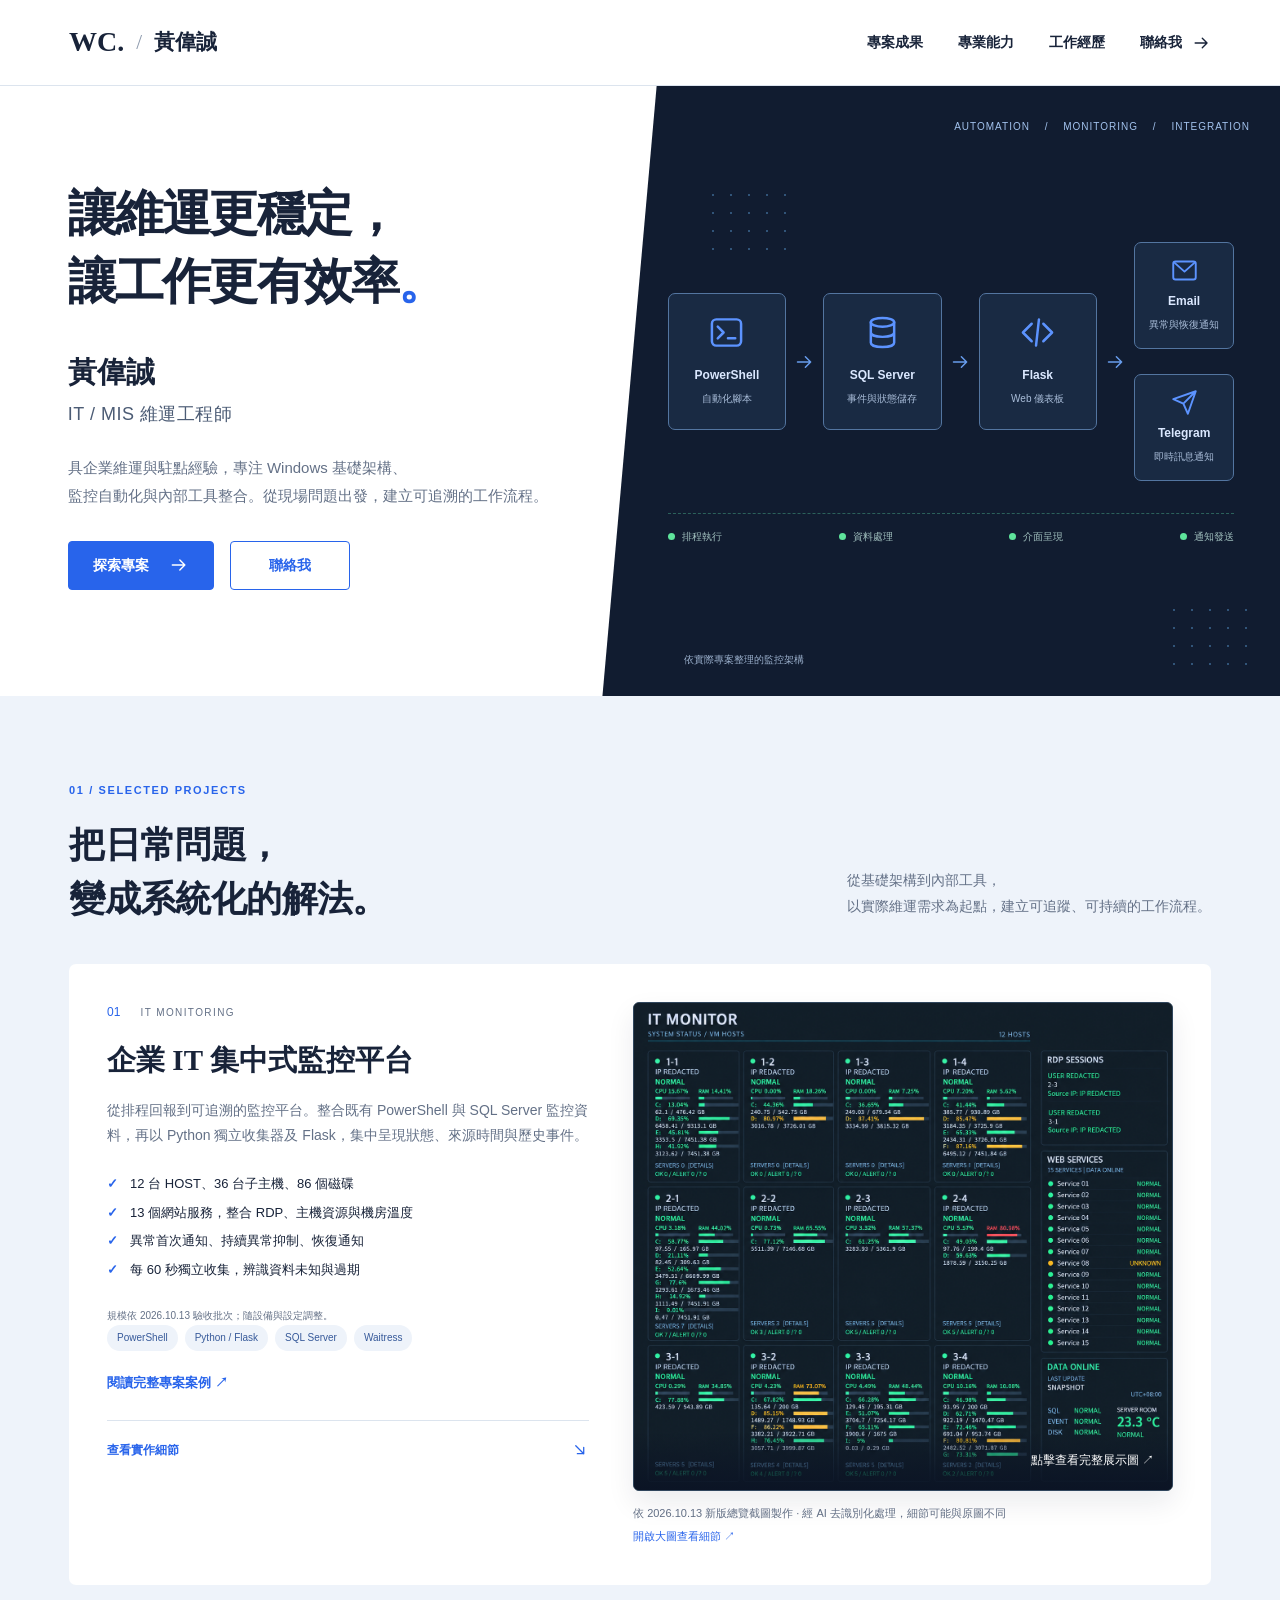
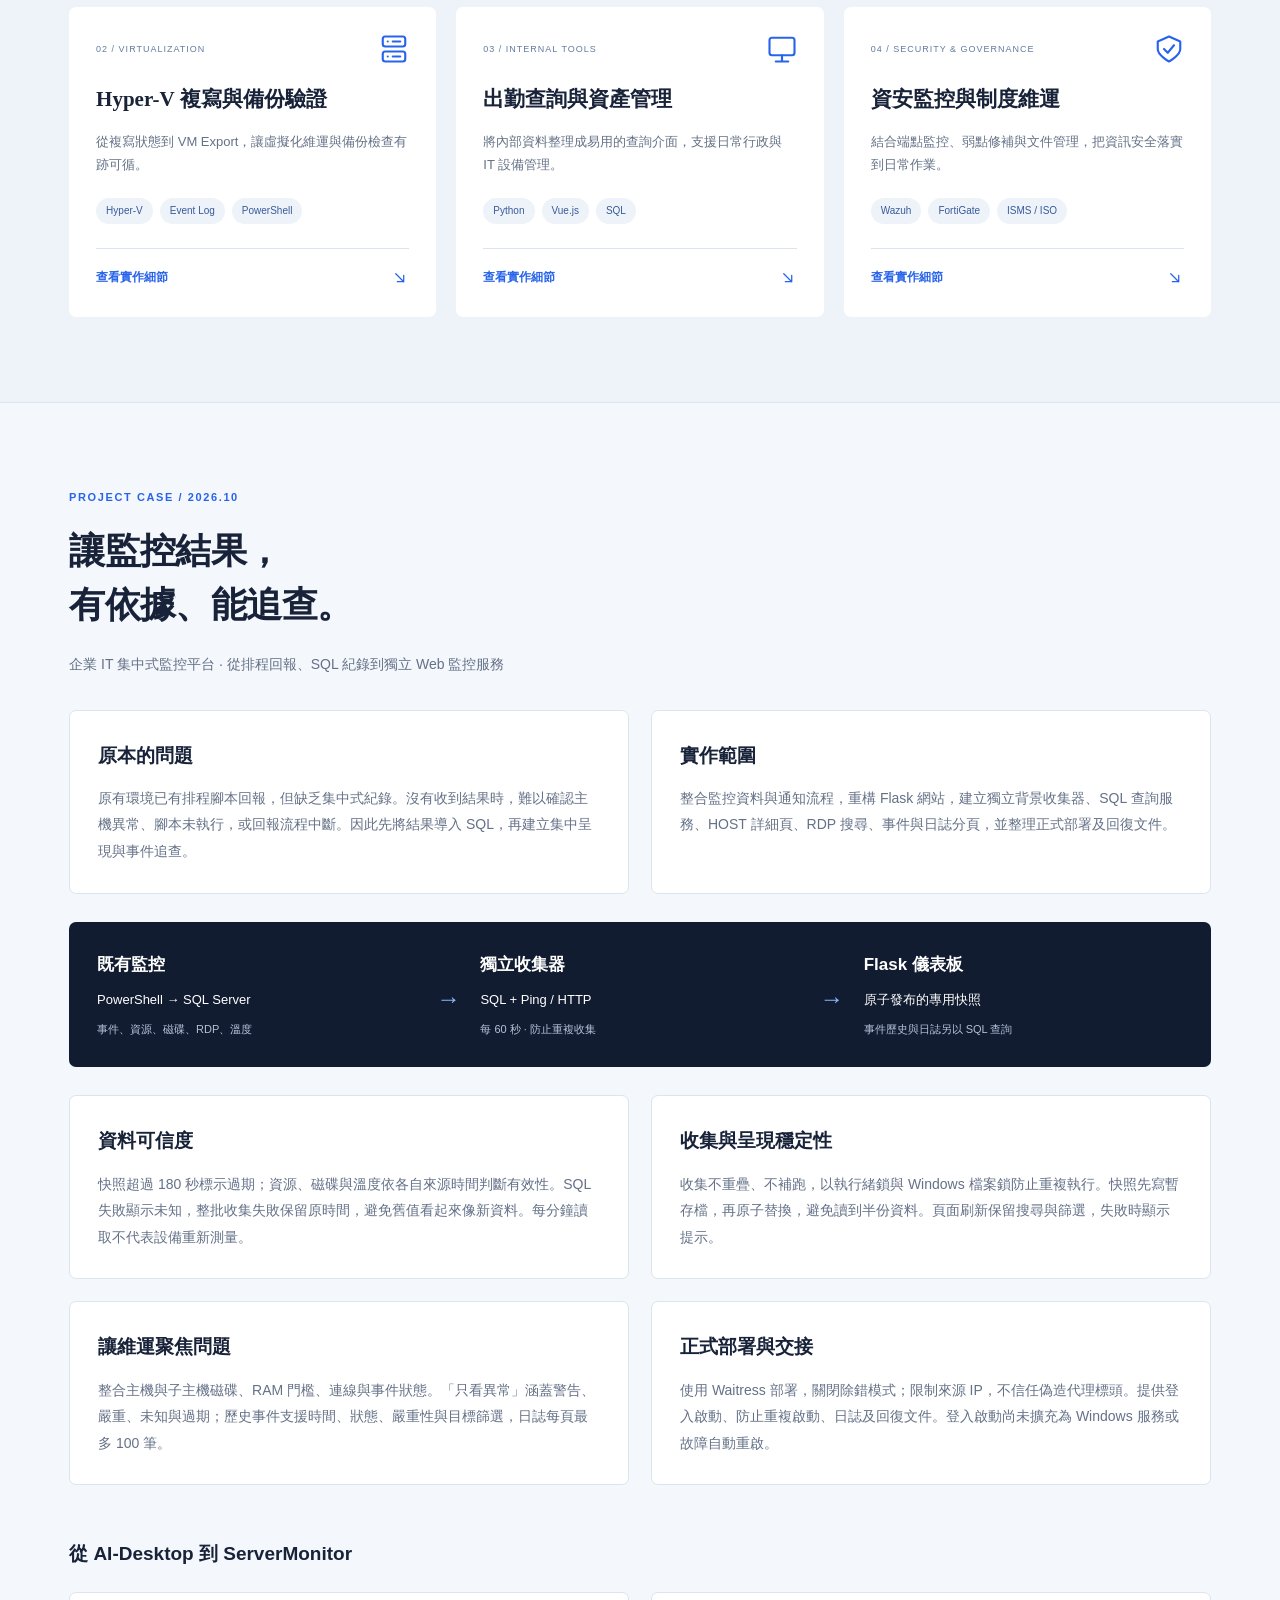
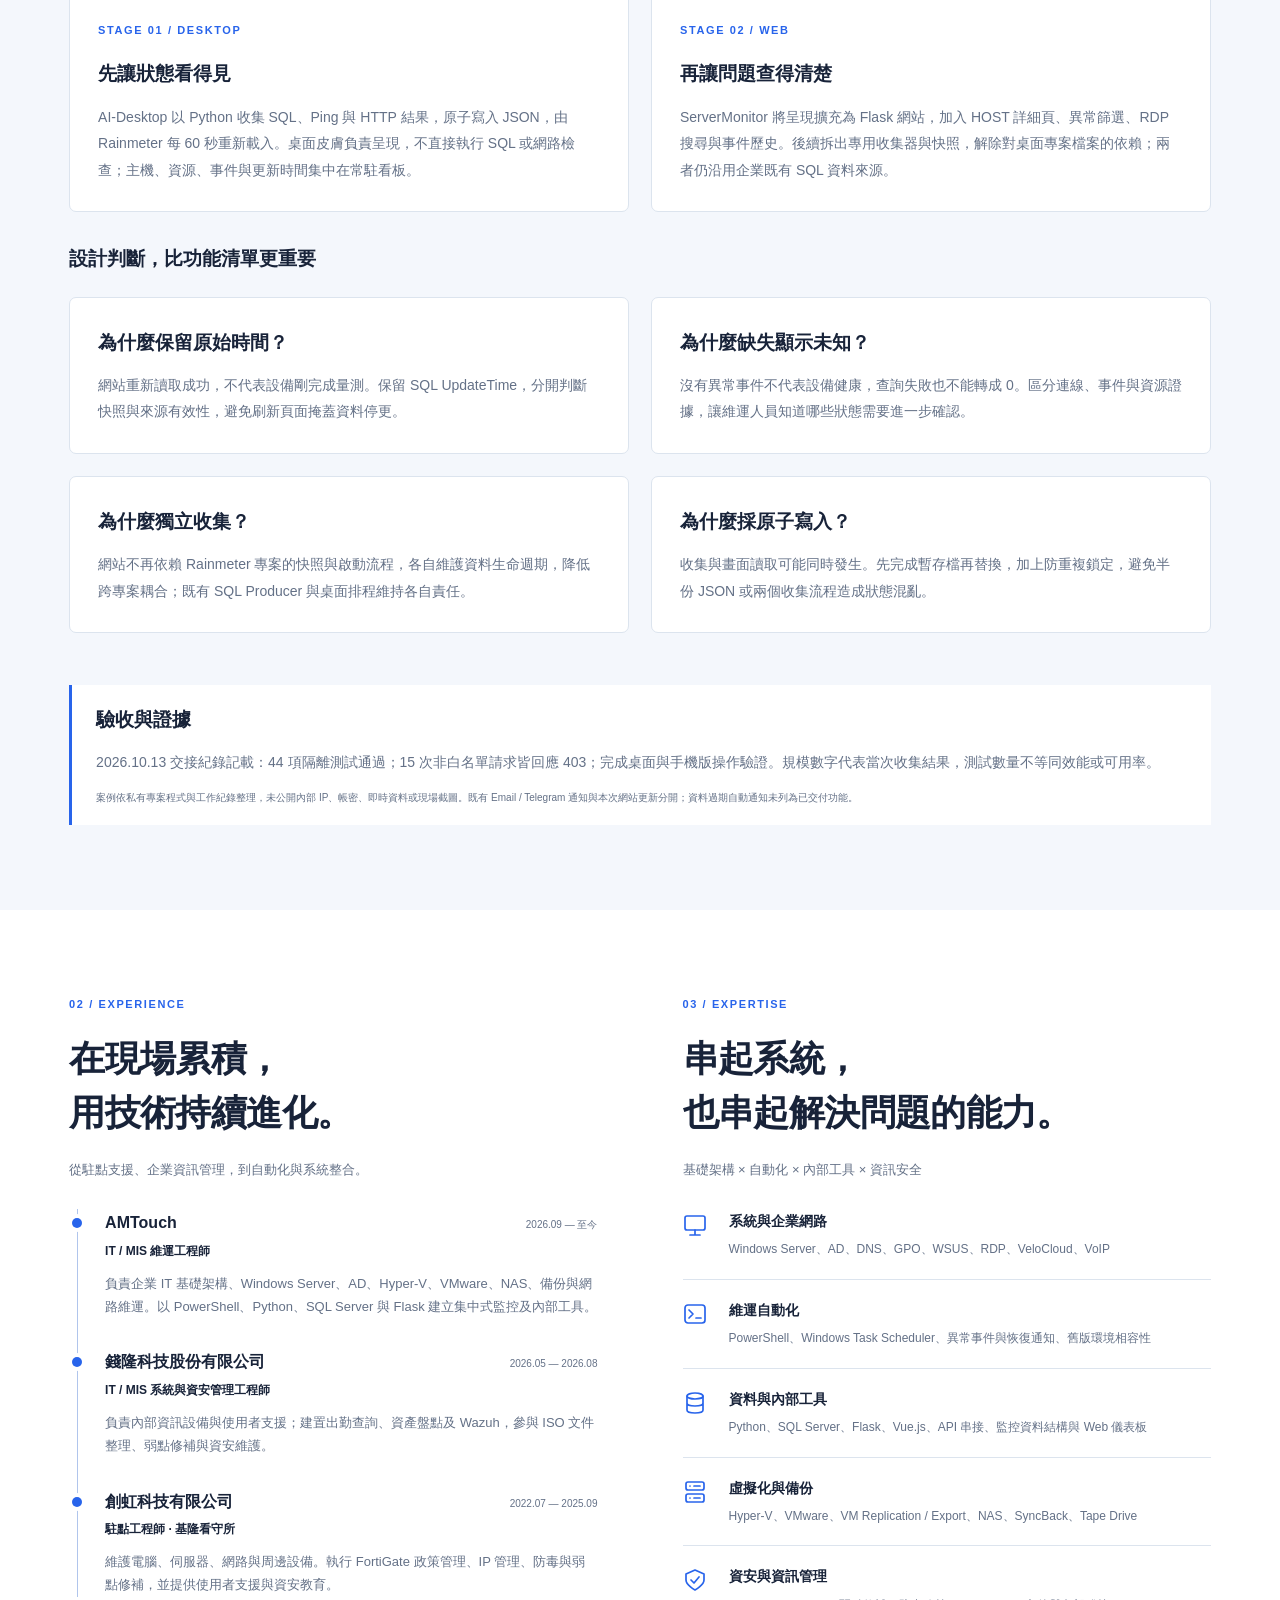
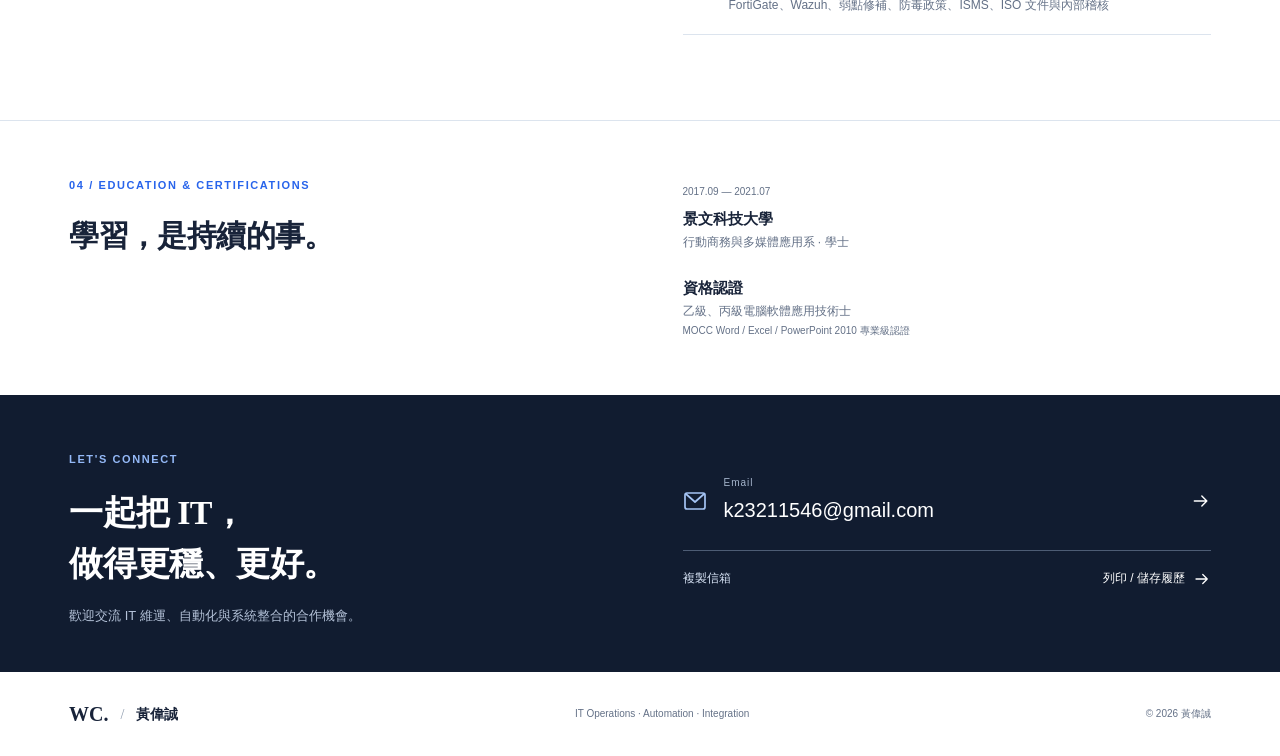
==== commit e2224ea9: "Document desktop-to-web evolution and update employment date" ====
--- a/index.html
+++ b/index.html
@@ -1,12 +1,12 @@
 <!DOCTYPE html>
 <html lang="zh-Hant"><head><meta charset="UTF-8"><meta name="viewport" content="width=device-width,initial-scale=1"><meta name="description" content="黃偉誠的 IT / MIS 作品集：企業維運、PowerShell 自動化、SQL Server 集中式監控、Flask 與資訊安全。"><meta name="theme-color" content="#111c30"><title>黃偉誠｜IT 維運、自動化與系統整合</title><link rel="icon" href="favicon.svg"><link rel="stylesheet" href="styles.css"><script src="script.js" defer></script></head><body>
 <a class="skip" href="#main">跳至主要內容</a><header><a class="brand" href="#home"><b>WC.</b><span>/</span>黃偉誠</a><button class="menu" aria-expanded="false" aria-controls="nav">選單 ☰</button><nav id="nav" aria-label="主選單"><a href="#projects">專案成果</a><a href="#skills">專業能力</a><a href="#experience">工作經歷</a><a href="#contact">聯絡我 <svg><use href="#arrow"/></svg></a></nav></header>
-<main id="main"><section class="hero" id="home"><div class="hero-copy"><h1>讓維運更穩定，<br>讓工作更有效率<span>。</span></h1><h2>黃偉誠</h2><p class="role">IT / MIS 維運工程師</p><p class="intro">以自動化、監控與系統整合，讓日常維運更有章法。<br>減少重複作業，把時間留給真正需要解決的問題。</p><div class="actions"><a class="button primary" href="#projects">探索專案 <svg><use href="#arrow"/></svg></a><a class="button outline" href="#contact">聯絡我</a></div></div><div class="architecture"><div class="arch-title">AUTOMATION　 /　 MONITORING　 /　 INTEGRATION</div><div class="diagram" aria-label="PowerShell 蒐集資料，SQL Server 儲存事件，Flask 呈現狀態，Email 與 Telegram 發送通知"><div class="node"><svg><use href="#terminal"/></svg><b>PowerShell</b><small>自動化腳本</small></div><svg class="connector"><use href="#arrow"/></svg><div class="node"><svg><use href="#database"/></svg><b>SQL Server</b><small>事件與狀態儲存</small></div><svg class="connector"><use href="#arrow"/></svg><div class="node"><svg><use href="#code"/></svg><b>Flask</b><small>Web 儀表板</small></div><svg class="connector"><use href="#arrow"/></svg><div class="notify"><div class="node"><svg><use href="#mail"/></svg><b>Email</b><small>異常與恢復通知</small></div><div class="node"><svg><use href="#send"/></svg><b>Telegram</b><small>即時訊息通知</small></div></div></div><div class="pipeline"><span>排程執行</span><span>資料處理</span><span>介面呈現</span><span>通知發送</span></div><p class="arch-note">依實際專案整理的監控架構</p></div></section>
-<section class="projects section" id="projects"><div class="section-heading"><div><span class="label">01 / SELECTED PROJECTS</span><h2>把日常問題，<br>變成系統化的解法。</h2></div><p>從基礎架構到內部工具，<br>以實際維運需求為起點，建立可追蹤、可持續的工作流程。</p></div><article class="featured project"><div><div class="index">01 <span>IT MONITORING</span></div><h3>企業 IT 集中式監控平台</h3><p>從排程回報到可追溯的監控平台。整合既有 PowerShell 與 SQL Server 監控資料，再以 Python 獨立收集器及 Flask，集中呈現狀態、來源時間與歷史事件。</p><ul class="checks"><li>12 台 HOST、36 台子主機、86 個磁碟</li><li>13 個網站服務，整合 RDP、主機資源與機房溫度</li><li>異常首次通知、持續異常抑制、恢復通知</li><li>每 60 秒獨立收集，辨識資料未知與過期</li></ul><p class="muted">規模依 2026.10.13 驗收批次；隨設備與設定調整。</p><div class="tags"><span>PowerShell</span><span>Python / Flask</span><span>SQL Server</span><span>Waitress</span></div><a class="case-link" href="#monitoring-case">閱讀完整專案案例 ↗</a><details><summary>查看實作細節 <svg><use href="#arrow"/></svg></summary><div class="detail"><h4>從腳本到完整資料流程</h4><p>建立 MonitorEvent、MonitorLog、ServerDiskStatus、ServerResourceStatus、RDP Session History 等資料結構。新版收集器整合 SQL 與 Ping / HTTP，發布網站專用快照；事件歷史與日誌另以 SQL 分頁查詢。</p><h4>為舊環境保留相容性</h4><p>針對不同 Windows Server 與 PowerShell 版本，調整 WMI、TCP 與網路檢測方式，並維護排程與告警流程。</p></div></details></div><figure class="project-screen"><a href="assets/it-monitor-public.png" target="_blank" rel="noopener" aria-label="開啟監控平台去識別化展示圖"><img src="assets/it-monitor-public.png" alt="IT 監控平台展示圖：12 台主機資源、RDP 工作階段、Web 服務與機房溫度；內部資訊已去識別化。" width="1318" height="1193" loading="lazy"></a><figcaption>早期介面去識別化展示 · 經 AI 圖像處理；非新版驗收畫面<br><a href="assets/it-monitor-public.png" target="_blank" rel="noopener">開啟大圖查看細節 ↗</a></figcaption></figure></article><div class="project-grid">
+<main id="main"><section class="hero" id="home"><div class="hero-copy"><h1>讓維運更穩定，<br>讓工作更有效率<span>。</span></h1><h2>黃偉誠</h2><p class="role">IT / MIS 維運工程師</p><p class="intro">具企業維運與駐點經驗，專注 Windows 基礎架構、<br>監控自動化與內部工具整合。從現場問題出發，建立可追溯的工作流程。</p><div class="actions"><a class="button primary" href="#projects">探索專案 <svg><use href="#arrow"/></svg></a><a class="button outline" href="#contact">聯絡我</a></div></div><div class="architecture"><div class="arch-title">AUTOMATION　 /　 MONITORING　 /　 INTEGRATION</div><div class="diagram" aria-label="PowerShell 蒐集資料，SQL Server 儲存事件，Flask 呈現狀態，Email 與 Telegram 發送通知"><div class="node"><svg><use href="#terminal"/></svg><b>PowerShell</b><small>自動化腳本</small></div><svg class="connector"><use href="#arrow"/></svg><div class="node"><svg><use href="#database"/></svg><b>SQL Server</b><small>事件與狀態儲存</small></div><svg class="connector"><use href="#arrow"/></svg><div class="node"><svg><use href="#code"/></svg><b>Flask</b><small>Web 儀表板</small></div><svg class="connector"><use href="#arrow"/></svg><div class="notify"><div class="node"><svg><use href="#mail"/></svg><b>Email</b><small>異常與恢復通知</small></div><div class="node"><svg><use href="#send"/></svg><b>Telegram</b><small>即時訊息通知</small></div></div></div><div class="pipeline"><span>排程執行</span><span>資料處理</span><span>介面呈現</span><span>通知發送</span></div><p class="arch-note">依實際專案整理的監控架構</p></div></section>
+<section class="projects section" id="projects"><div class="section-heading"><div><span class="label">01 / SELECTED PROJECTS</span><h2>把日常問題，<br>變成系統化的解法。</h2></div><p>從基礎架構到內部工具，<br>以實際維運需求為起點，建立可追蹤、可持續的工作流程。</p></div><article class="featured project"><div><div class="index">01 <span>IT MONITORING</span></div><h3>企業 IT 集中式監控平台</h3><p>從排程回報到可追溯的監控平台。整合既有 PowerShell 與 SQL Server 監控資料，再以 Python 獨立收集器及 Flask，集中呈現狀態、來源時間與歷史事件。</p><ul class="checks"><li>12 台 HOST、36 台子主機、86 個磁碟</li><li>13 個網站服務，整合 RDP、主機資源與機房溫度</li><li>異常首次通知、持續異常抑制、恢復通知</li><li>每 60 秒獨立收集，辨識資料未知與過期</li></ul><p class="muted">規模依 2026.10.13 驗收批次；隨設備與設定調整。</p><div class="tags"><span>PowerShell</span><span>Python / Flask</span><span>SQL Server</span><span>Waitress</span></div><a class="case-link" href="#monitoring-case">閱讀完整專案案例 ↗</a><details><summary>查看實作細節 <svg><use href="#arrow"/></svg></summary><div class="detail"><h4>從腳本到完整資料流程</h4><p>建立 MonitorEvent、MonitorLog、ServerDiskStatus、ServerResourceStatus、RDP Session History 等資料結構。新版收集器整合 SQL 與 Ping / HTTP，發布網站專用快照；事件歷史與日誌另以 SQL 分頁查詢。</p><h4>為舊環境保留相容性</h4><p>針對不同 Windows Server 與 PowerShell 版本，調整 WMI、TCP 與網路檢測方式，並維護排程與告警流程。</p></div></details></div><figure class="project-screen"><a href="assets/it-monitor-public.png" target="_blank" rel="noopener" aria-label="開啟監控平台去識別化展示圖"><img src="assets/it-monitor-public.png" alt="IT 監控平台展示圖：12 台主機資源、RDP 工作階段、Web 服務與機房溫度；內部資訊已去識別化。" width="891" height="1766" loading="lazy"></a><figcaption>依 2026.10.13 新版總覽截圖製作 · 經 AI 去識別化處理，細節可能與原圖不同<br><a href="assets/it-monitor-public.png" target="_blank" rel="noopener">開啟大圖查看細節 ↗</a></figcaption></figure></article><div class="project-grid">
 <article class="project secondary"><div class="card-top"><span>02 / VIRTUALIZATION</span><svg><use href="#server"/></svg></div><h3>Hyper-V 複寫與備份驗證</h3><p>從複寫狀態到 VM Export，讓虛擬化維運與備份檢查有跡可循。</p><div class="tags"><span>Hyper-V</span><span>Event Log</span><span>PowerShell</span></div><details><summary>查看實作細節 <svg><use href="#arrow"/></svg></summary><div class="detail"><p>整合 Replication Warning / Critical、複寫百分比與 Hyper-V Event Log；驗證 VM Export 與備份狀態，處理 Merge Job / AVHDX，並監控 Host CPU、Memory、Disk。</p></div></details></article>
 <article class="project secondary"><div class="card-top"><span>03 / INTERNAL TOOLS</span><svg><use href="#monitor"/></svg></div><h3>出勤查詢與資產管理</h3><p>將內部資料整理成易用的查詢介面，支援日常行政與 IT 設備管理。</p><div class="tags"><span>Python</span><span>Vue.js</span><span>SQL</span></div><details><summary>查看實作細節 <svg><use href="#arrow"/></svg></summary><div class="detail"><p>於錢隆科技使用 Python、Vue.js、SQL 建置打卡與請假查詢系統，整合出勤資料並製作儀表板；另自行建置資產盤點網站，協助管理資訊設備。</p></div></details></article>
 <article class="project secondary"><div class="card-top"><span>04 / SECURITY & GOVERNANCE</span><svg><use href="#shield"/></svg></div><h3>資安監控與制度維運</h3><p>結合端點監控、弱點修補與文件管理，把資訊安全落實到日常作業。</p><div class="tags"><span>Wazuh</span><span>FortiGate</span><span>ISMS / ISO</span></div><details><summary>查看實作細節 <svg><use href="#arrow"/></svg></summary><div class="detail"><p>實際建置與操作 Wazuh，進行基本端點監控與安全資訊分析；依弱掃與滲透測試報告執行修補，參與防毒政策、USB 掃毒、資安教育、ISO 四階文件整理與內部稽核。</p></div></details></article></div></section>
-<section class="section case-study" id="monitoring-case"><span class="label">PROJECT CASE / 2026.10</span><h2>讓監控結果，<br>有依據、能追查。</h2><p class="case-intro">企業 IT 集中式監控平台 · 從排程回報、SQL 紀錄到獨立 Web 監控服務</p><div class="case-grid"><article><h3>原本的問題</h3><p>原有環境已有排程腳本回報，但缺乏集中式紀錄。沒有收到結果時，難以確認主機異常、腳本未執行，或回報流程中斷。因此先將結果導入 SQL，再建立集中呈現與事件追查。</p></article><article><h3>實作範圍</h3><p>整合監控資料與通知流程，重構 Flask 網站，建立獨立背景收集器、SQL 查詢服務、HOST 詳細頁、RDP 搜尋、事件與日誌分頁，並整理正式部署及回復文件。</p></article></div><div class="case-flow"><div><b>既有監控</b><span>PowerShell → SQL Server</span><small>事件、資源、磁碟、RDP、溫度</small></div><span class="flow-arrow" aria-hidden="true">→</span><div><b>獨立收集器</b><span>SQL + Ping / HTTP</span><small>每 60 秒 · 防止重複收集</small></div><span class="flow-arrow" aria-hidden="true">→</span><div><b>Flask 儀表板</b><span>原子發布的專用快照</span><small>事件歷史與日誌另以 SQL 查詢</small></div></div><div class="case-grid"><article><h3>資料可信度</h3><p>快照超過 180 秒標示過期；資源、磁碟與溫度依各自來源時間判斷有效性。SQL 失敗顯示未知，整批收集失敗保留原時間，避免舊值看起來像新資料。每分鐘讀取不代表設備重新測量。</p></article><article><h3>收集與呈現穩定性</h3><p>收集不重疊、不補跑，以執行緒鎖與 Windows 檔案鎖防止重複執行。快照先寫暫存檔，再原子替換，避免讀到半份資料。頁面刷新保留搜尋與篩選，失敗時顯示提示。</p></article><article><h3>讓維運聚焦問題</h3><p>整合主機與子主機磁碟、RAM 門檻、連線與事件狀態。「只看異常」涵蓋警告、嚴重、未知與過期；歷史事件支援時間、狀態、嚴重性與目標篩選，日誌每頁最多 100 筆。</p></article><article><h3>正式部署與交接</h3><p>使用 Waitress 部署，關閉除錯模式；限制來源 IP，不信任偽造代理標頭。提供登入啟動、防止重複啟動、日誌及回復文件。登入啟動尚未擴充為 Windows 服務或故障自動重啟。</p></article></div><div class="case-validation"><h3>驗收與證據</h3><p>2026.10.13 交接紀錄記載：44 項隔離測試通過；15 次非白名單請求皆回應 403；完成桌面與手機版操作驗證。規模數字代表當次收集結果，測試數量不等同效能或可用率。</p><p class="muted">案例依私有專案程式與工作紀錄整理，未公開內部 IP、帳密、即時資料或現場截圖。既有 Email / Telegram 通知與本次網站更新分開；資料過期自動通知未列為已交付功能。</p></div></section><section class="background section"><div id="experience"><span class="label">02 / EXPERIENCE</span><h2>在現場累積，<br>用技術持續進化。</h2><p class="description">從駐點支援、企業資訊管理，到自動化與系統整合。</p><div class="timeline"><article><div class="job"><h3>AMTouch</h3><span class="current">目前職務</span></div><h4>IT / MIS 維運工程師</h4><p>負責企業 IT 基礎架構、Windows Server、AD、Hyper-V、VMware、NAS、備份與網路維運。以 PowerShell、Python、SQL Server 與 Flask 建立集中式監控及內部工具。</p></article><article><div class="job"><h3>錢隆科技股份有限公司</h3><time>2026.05 — 2026.08</time></div><h4>IT / MIS 系統與資安管理工程師</h4><p>負責內部資訊設備與使用者支援；建置出勤查詢、資產盤點及 Wazuh，參與 ISO 文件整理、弱點修補與資安維護。</p></article><article><div class="job"><h3>創虹科技有限公司</h3><time>2022.07 — 2025.09</time></div><h4>駐點工程師 · 基隆看守所</h4><p>維護電腦、伺服器、網路與周邊設備。執行 FortiGate 政策管理、IP 管理、防毒與弱點修補，並提供使用者支援與資安教育。</p></article></div></div><div id="skills"><span class="label">03 / EXPERTISE</span><h2>串起系統，<br>也串起解決問題的能力。</h2><p class="description">基礎架構 × 自動化 × 內部工具 × 資訊安全</p><div class="skill-list"><div><svg><use href="#monitor"/></svg><div><h3>系統與企業網路</h3><p>Windows Server、AD、DNS、GPO、WSUS、RDP、VeloCloud、VoIP</p></div></div><div><svg><use href="#terminal"/></svg><div><h3>維運自動化</h3><p>PowerShell、Windows Task Scheduler、異常事件與恢復通知、舊版環境相容性</p></div></div><div><svg><use href="#database"/></svg><div><h3>資料與內部工具</h3><p>Python、SQL Server、Flask、Vue.js、API 串接、監控資料結構與 Web 儀表板</p></div></div><div><svg><use href="#server"/></svg><div><h3>虛擬化與備份</h3><p>Hyper-V、VMware、VM Replication / Export、NAS、SyncBack、Tape Drive</p></div></div><div><svg><use href="#shield"/></svg><div><h3>資安與資訊管理</h3><p>FortiGate、Wazuh、弱點修補、防毒政策、ISMS、ISO 文件與內部稽核</p></div></div></div></div></section>
+<section class="section case-study" id="monitoring-case"><span class="label">PROJECT CASE / 2026.10</span><h2>讓監控結果，<br>有依據、能追查。</h2><p class="case-intro">企業 IT 集中式監控平台 · 從排程回報、SQL 紀錄到獨立 Web 監控服務</p><div class="case-grid"><article><h3>原本的問題</h3><p>原有環境已有排程腳本回報，但缺乏集中式紀錄。沒有收到結果時，難以確認主機異常、腳本未執行，或回報流程中斷。因此先將結果導入 SQL，再建立集中呈現與事件追查。</p></article><article><h3>實作範圍</h3><p>整合監控資料與通知流程，重構 Flask 網站，建立獨立背景收集器、SQL 查詢服務、HOST 詳細頁、RDP 搜尋、事件與日誌分頁，並整理正式部署及回復文件。</p></article></div><div class="case-flow"><div><b>既有監控</b><span>PowerShell → SQL Server</span><small>事件、資源、磁碟、RDP、溫度</small></div><span class="flow-arrow" aria-hidden="true">→</span><div><b>獨立收集器</b><span>SQL + Ping / HTTP</span><small>每 60 秒 · 防止重複收集</small></div><span class="flow-arrow" aria-hidden="true">→</span><div><b>Flask 儀表板</b><span>原子發布的專用快照</span><small>事件歷史與日誌另以 SQL 查詢</small></div></div><div class="case-grid"><article><h3>資料可信度</h3><p>快照超過 180 秒標示過期；資源、磁碟與溫度依各自來源時間判斷有效性。SQL 失敗顯示未知，整批收集失敗保留原時間，避免舊值看起來像新資料。每分鐘讀取不代表設備重新測量。</p></article><article><h3>收集與呈現穩定性</h3><p>收集不重疊、不補跑，以執行緒鎖與 Windows 檔案鎖防止重複執行。快照先寫暫存檔，再原子替換，避免讀到半份資料。頁面刷新保留搜尋與篩選，失敗時顯示提示。</p></article><article><h3>讓維運聚焦問題</h3><p>整合主機與子主機磁碟、RAM 門檻、連線與事件狀態。「只看異常」涵蓋警告、嚴重、未知與過期；歷史事件支援時間、狀態、嚴重性與目標篩選，日誌每頁最多 100 筆。</p></article><article><h3>正式部署與交接</h3><p>使用 Waitress 部署，關閉除錯模式；限制來源 IP，不信任偽造代理標頭。提供登入啟動、防止重複啟動、日誌及回復文件。登入啟動尚未擴充為 Windows 服務或故障自動重啟。</p></article></div><div class="case-validation evolution"><h3>從 AI-Desktop 到 ServerMonitor</h3><div class="case-grid"><article><span class="label">STAGE 01 / DESKTOP</span><h3>先讓狀態看得見</h3><p>AI-Desktop 以 Python 收集 SQL、Ping 與 HTTP 結果，原子寫入 JSON，由 Rainmeter 每 60 秒重新載入。桌面皮膚負責呈現，不直接執行 SQL 或網路檢查；主機、資源、事件與更新時間集中在常駐看板。</p></article><article><span class="label">STAGE 02 / WEB</span><h3>再讓問題查得清楚</h3><p>ServerMonitor 將呈現擴充為 Flask 網站，加入 HOST 詳細頁、異常篩選、RDP 搜尋與事件歷史。後續拆出專用收集器與快照，解除對桌面專案檔案的依賴；兩者仍沿用企業既有 SQL 資料來源。</p></article></div><h3 class="decision-title">設計判斷，比功能清單更重要</h3><div class="case-grid"><article><h3>為什麼保留原始時間？</h3><p>網站重新讀取成功，不代表設備剛完成量測。保留 SQL UpdateTime，分開判斷快照與來源有效性，避免刷新頁面掩蓋資料停更。</p></article><article><h3>為什麼缺失顯示未知？</h3><p>沒有異常事件不代表設備健康，查詢失敗也不能轉成 0。區分連線、事件與資源證據，讓維運人員知道哪些狀態需要進一步確認。</p></article><article><h3>為什麼獨立收集？</h3><p>網站不再依賴 Rainmeter 專案的快照與啟動流程，各自維護資料生命週期，降低跨專案耦合；既有 SQL Producer 與桌面排程維持各自責任。</p></article><article><h3>為什麼採原子寫入？</h3><p>收集與畫面讀取可能同時發生。先完成暫存檔再替換，加上防重複鎖定，避免半份 JSON 或兩個收集流程造成狀態混亂。</p></article></div></div><div class="case-validation"><h3>驗收與證據</h3><p>2026.10.13 交接紀錄記載：44 項隔離測試通過；15 次非白名單請求皆回應 403；完成桌面與手機版操作驗證。規模數字代表當次收集結果，測試數量不等同效能或可用率。</p><p class="muted">案例依私有專案程式與工作紀錄整理，未公開內部 IP、帳密、即時資料或現場截圖。既有 Email / Telegram 通知與本次網站更新分開；資料過期自動通知未列為已交付功能。</p></div></section><section class="background section"><div id="experience"><span class="label">02 / EXPERIENCE</span><h2>在現場累積，<br>用技術持續進化。</h2><p class="description">從駐點支援、企業資訊管理，到自動化與系統整合。</p><div class="timeline"><article><div class="job"><h3>AMTouch</h3><time>2026.09 — 至今</time></div><h4>IT / MIS 維運工程師</h4><p>負責企業 IT 基礎架構、Windows Server、AD、Hyper-V、VMware、NAS、備份與網路維運。以 PowerShell、Python、SQL Server 與 Flask 建立集中式監控及內部工具。</p></article><article><div class="job"><h3>錢隆科技股份有限公司</h3><time>2026.05 — 2026.08</time></div><h4>IT / MIS 系統與資安管理工程師</h4><p>負責內部資訊設備與使用者支援；建置出勤查詢、資產盤點及 Wazuh，參與 ISO 文件整理、弱點修補與資安維護。</p></article><article><div class="job"><h3>創虹科技有限公司</h3><time>2022.07 — 2025.09</time></div><h4>駐點工程師 · 基隆看守所</h4><p>維護電腦、伺服器、網路與周邊設備。執行 FortiGate 政策管理、IP 管理、防毒與弱點修補，並提供使用者支援與資安教育。</p></article></div></div><div id="skills"><span class="label">03 / EXPERTISE</span><h2>串起系統，<br>也串起解決問題的能力。</h2><p class="description">基礎架構 × 自動化 × 內部工具 × 資訊安全</p><div class="skill-list"><div><svg><use href="#monitor"/></svg><div><h3>系統與企業網路</h3><p>Windows Server、AD、DNS、GPO、WSUS、RDP、VeloCloud、VoIP</p></div></div><div><svg><use href="#terminal"/></svg><div><h3>維運自動化</h3><p>PowerShell、Windows Task Scheduler、異常事件與恢復通知、舊版環境相容性</p></div></div><div><svg><use href="#database"/></svg><div><h3>資料與內部工具</h3><p>Python、SQL Server、Flask、Vue.js、API 串接、監控資料結構與 Web 儀表板</p></div></div><div><svg><use href="#server"/></svg><div><h3>虛擬化與備份</h3><p>Hyper-V、VMware、VM Replication / Export、NAS、SyncBack、Tape Drive</p></div></div><div><svg><use href="#shield"/></svg><div><h3>資安與資訊管理</h3><p>FortiGate、Wazuh、弱點修補、防毒政策、ISMS、ISO 文件與內部稽核</p></div></div></div></div></section>
 <section class="education section"><div><span class="label">04 / EDUCATION & CERTIFICATIONS</span><h2>學習，是持續的事。</h2></div><div><article><span class="muted">2017.09 — 2021.07</span><h3>景文科技大學</h3><p>行動商務與多媒體應用系 · 學士</p></article><article><h3>資格認證</h3><p>乙級、丙級電腦軟體應用技術士</p><p class="muted">MOCC Word / Excel / PowerPoint 2010 專業級認證</p></article></div></section>
 <section class="contact section" id="contact"><div><span class="label">LET'S CONNECT</span><h2>一起把 IT，<br>做得更穩、更好。</h2><p>歡迎交流 IT 維運、自動化與系統整合的合作機會。</p></div><div><a class="email" href="mailto:k23211546@gmail.com"><svg><use href="#mail"/></svg><span><small>Email</small>k23211546@gmail.com</span><svg><use href="#arrow"/></svg></a><div class="utilities"><button id="copy">複製信箱</button><a href="resume.html" target="_blank" rel="noopener">列印 / 儲存履歷 <svg><use href="#arrow"/></svg></a></div><p id="status" role="status" aria-live="polite"></p></div></section></main><footer><a class="brand" href="#home"><b>WC.</b><span>/</span>黃偉誠</a><span>IT Operations · Automation · Integration</span><small>© 2026 黃偉誠</small></footer>
 <svg class="library" xmlns="http://www.w3.org/2000/svg" aria-hidden="true"><defs><symbol id="arrow" viewBox="0 0 24 24"><path d="M4 12h15m-6-6 6 6-6 6"/></symbol><symbol id="terminal" viewBox="0 0 24 24"><rect x="2" y="3" width="20" height="18" rx="3"/><path d="m6 8 4 4-4 4m7 0h5"/></symbol><symbol id="database" viewBox="0 0 24 24"><ellipse cx="12" cy="5" rx="8" ry="3"/><path d="M4 5v14c0 4 16 4 16 0V5M4 12c0 4 16 4 16 0"/></symbol><symbol id="code" viewBox="0 0 24 24"><path d="m8 6-6 6 6 6m8-12 6 6-6 6m-3-15-2 18"/></symbol><symbol id="mail" viewBox="0 0 24 24"><rect x="2" y="4" width="20" height="16" rx="2"/><path d="m3 5 9 8 9-8"/></symbol><symbol id="send" viewBox="0 0 24 24"><path d="m22 2-7 20-4-9-9-4 20-7ZM11 13 22 2"/></symbol><symbol id="server" viewBox="0 0 24 24"><rect x="3" y="2" width="18" height="8" rx="2"/><rect x="3" y="14" width="18" height="8" rx="2"/><path d="M7 6h.01M7 18h.01M11 6h6m-6 12h6"/></symbol><symbol id="monitor" viewBox="0 0 24 24"><rect x="2" y="3" width="20" height="14" rx="2"/><path d="M12 17v5m-5 0h10"/></symbol><symbol id="shield" viewBox="0 0 24 24"><path d="m12 2 9 4v6c0 5-9 10-9 10S3 17 3 12V6l9-4Z"/><path d="m8 12 3 3 5-6"/></symbol></defs></svg></body></html>
--- a/styles.css
+++ b/styles.css
@@ -6,3 +6,7 @@
 @media(prefers-reduced-motion:reduce){html{scroll-behavior:auto}*,*:before,*:after{transition:none!important}}
 
 .case-link{display:inline-block;color:var(--blue);font-size:13px;margin-top:20px;font-weight:600}.case-study{background:#f4f7fc;border-top:1px solid var(--line);scroll-margin-top:85px}.case-intro{color:var(--muted);margin:20px 0 32px;font-size:14px}.case-grid{display:grid;grid-template-columns:1fr 1fr;gap:22px}.case-grid article{background:white;border:1px solid var(--line);padding:28px;border-radius:7px}.case-grid h3,.case-validation h3{font-size:19px;margin-bottom:12px}.case-grid p,.case-validation p{font-size:14px;color:var(--muted);line-height:1.9}.case-flow{display:flex;align-items:center;gap:20px;background:var(--navy);color:white;padding:28px;margin:28px 0;border-radius:7px}.case-flow>div{flex:1;min-width:0}.case-flow b,.case-flow span,.case-flow small{display:block}.case-flow b{font-size:17px}.case-flow span{font-size:13px;margin-top:8px}.case-flow small{font-size:11px;color:#b4c2d8;margin-top:8px}.case-flow .flow-arrow{color:#8ab5ff;font-size:24px}.case-validation{margin-top:28px;border-left:3px solid var(--blue);padding:18px 24px;background:white}.case-validation p+p{margin-top:12px}@media(max-width:760px){.case-grid{grid-template-columns:1fr}.case-grid article{padding:22px}.case-flow{flex-direction:column;align-items:stretch;padding:24px}.case-flow .flow-arrow{align-self:center;transform:rotate(90deg);margin:0}.case-validation{padding:18px}.case-grid p,.case-validation p{font-size:13px}}
+
+.evolution .case-grid{margin-top:20px}.evolution .decision-title{margin-top:30px}.evolution{border-left:0;background:transparent;padding:24px 0}.evolution .case-grid article{background:#fff}
+
+.project-screen img{max-height:620px;object-fit:cover;object-position:top}.project-screen>a{position:relative}.project-screen>a:after{content:"點擊查看完整展示圖 ↗";position:absolute;bottom:0;left:0;right:0;padding:18px;background:linear-gradient(transparent,#0b1425);color:white;font-size:12px;text-align:right}@media(max-width:760px){.project-screen img{max-height:500px}}
